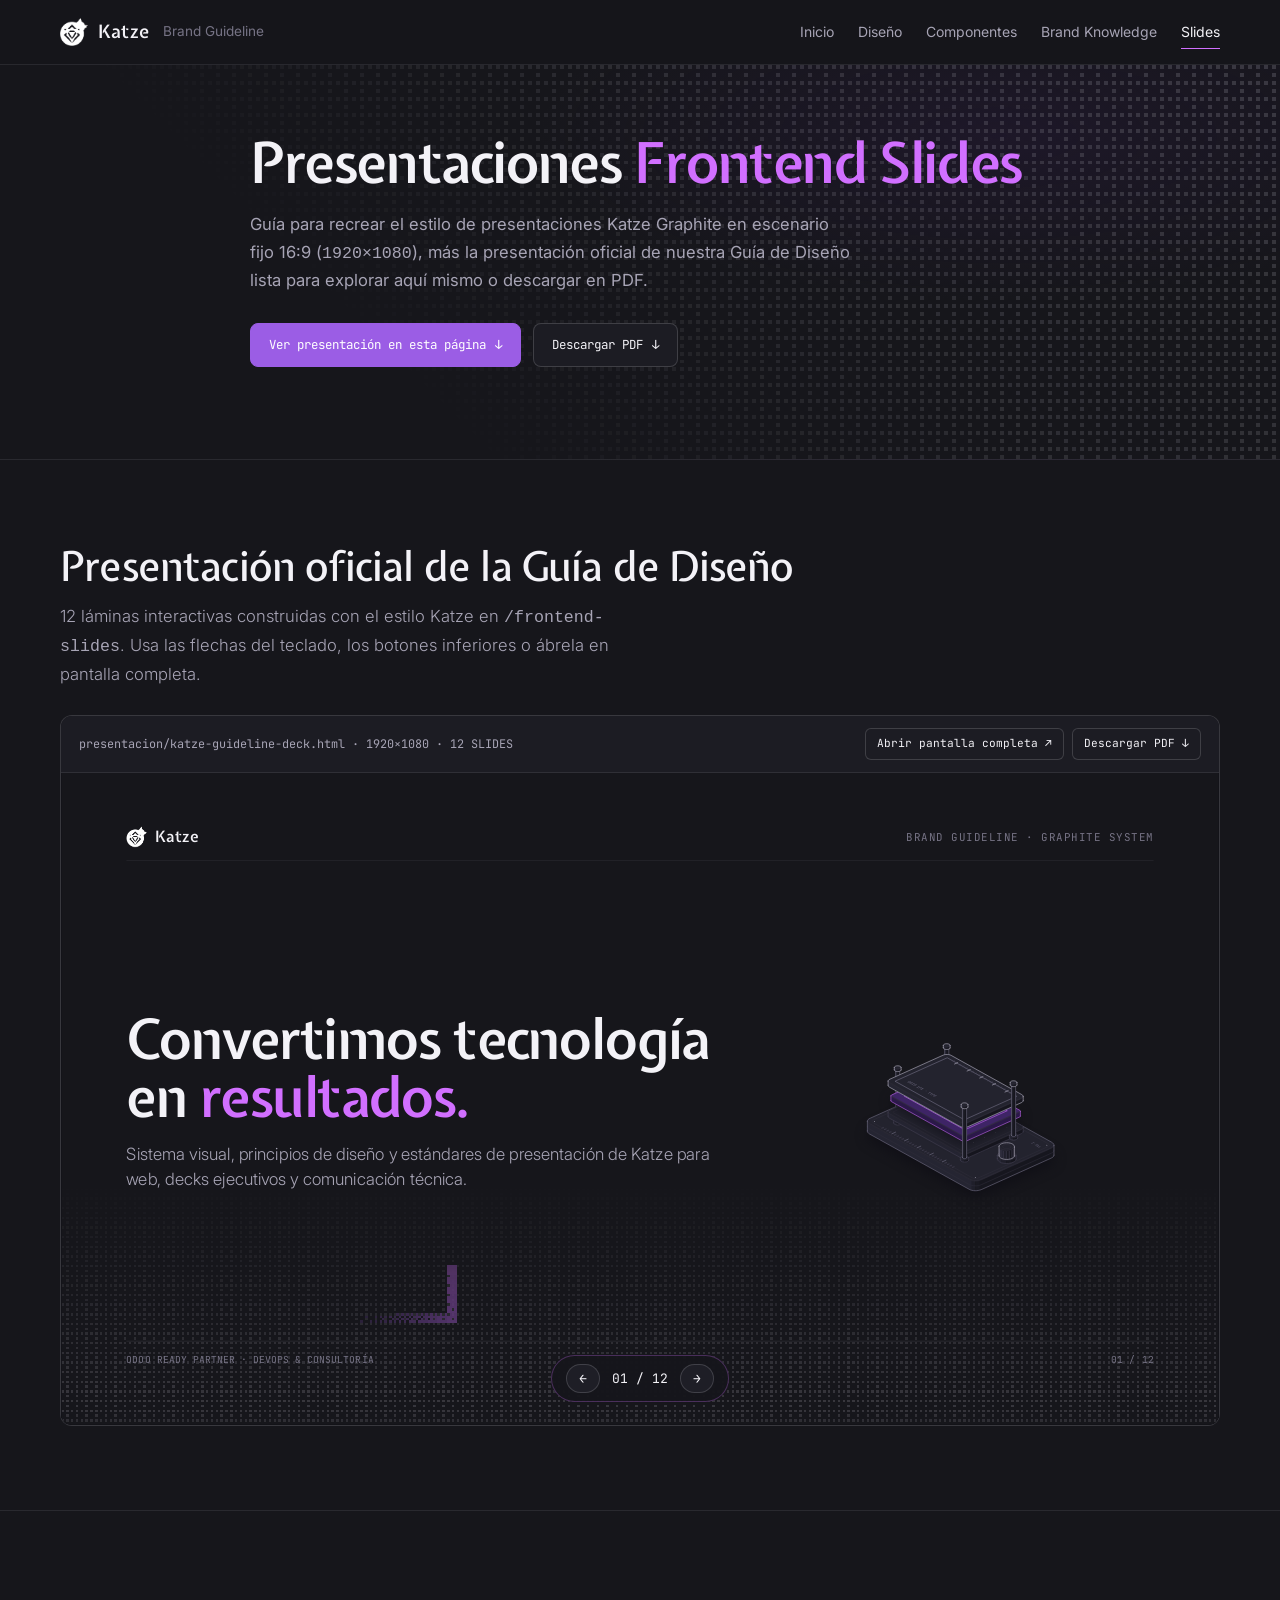
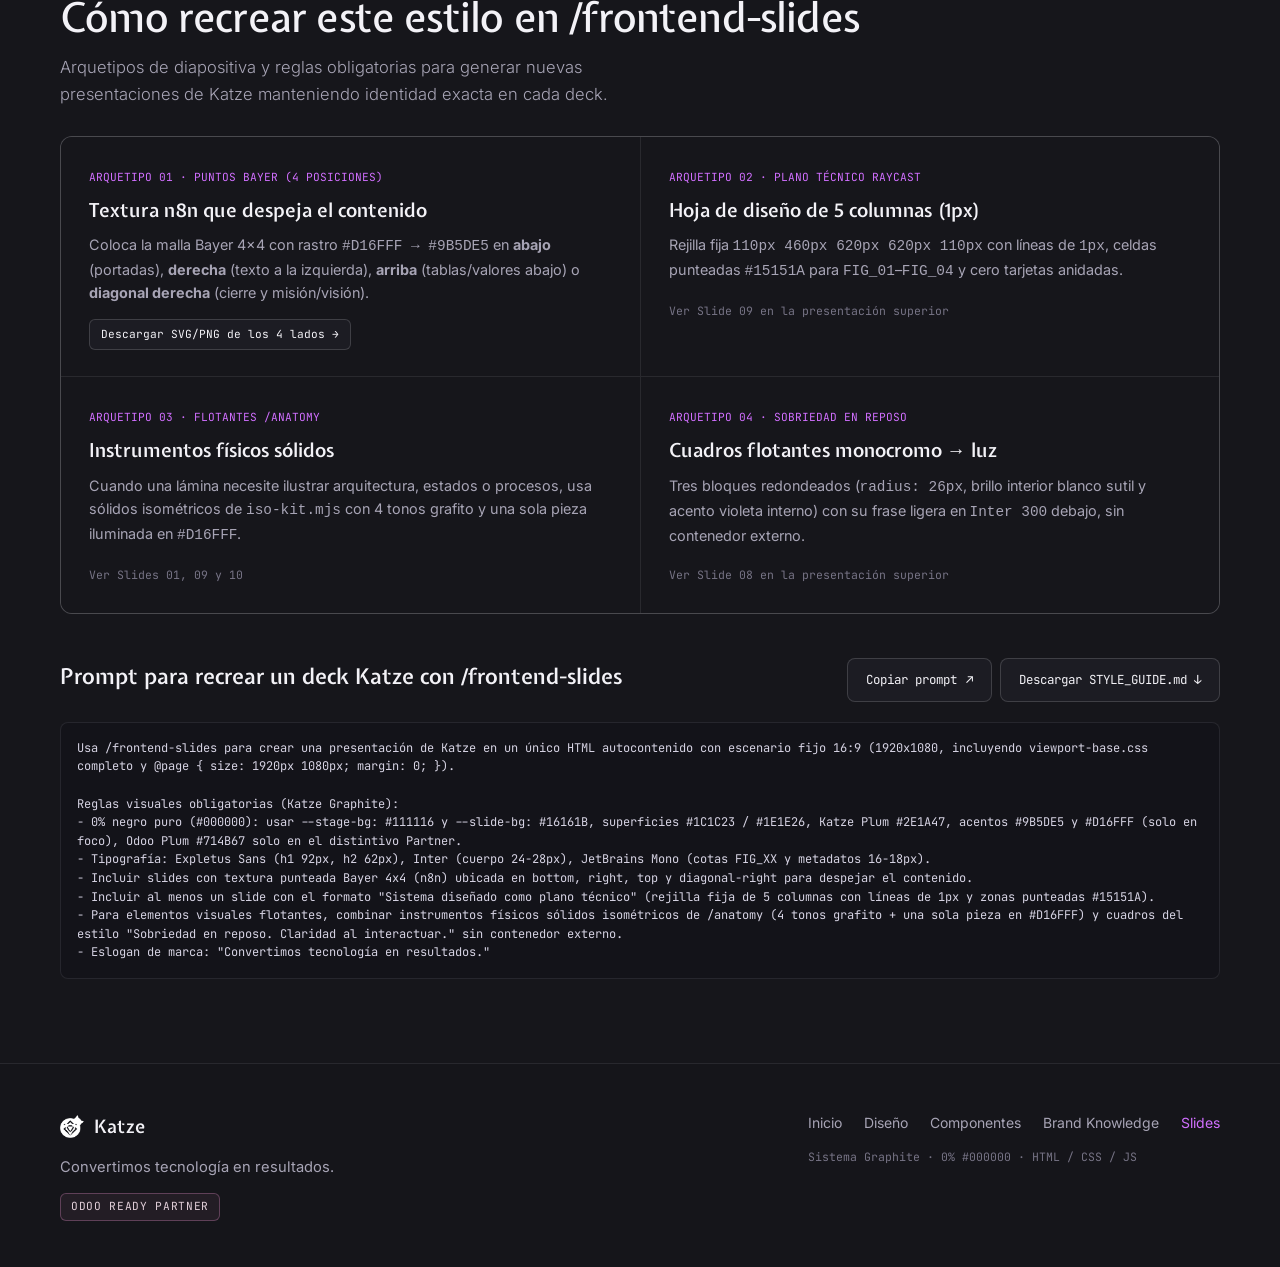
==== slides.html @ cd860803 "feat: Katze Brand Guidelines (Graphite final, Skill MD, Components, Brand Knowledge, Slides & PDF)" ====
<!doctype html>
<html lang="es">
  <head>
    <meta charset="UTF-8" />
    <meta name="viewport" content="width=device-width, initial-scale=1.0" />
    <title>Katze — Estilo Frontend Slides y Presentación</title>
    <link rel="preconnect" href="https://fonts.googleapis.com" />
    <link rel="preconnect" href="https://fonts.gstatic.com" crossorigin />
    <link
      href="https://fonts.googleapis.com/css2?family=Expletus+Sans:wght@400;500;600;700&family=Inter:wght@300;400;500;600&family=JetBrains+Mono:wght@400;500&display=swap"
      rel="stylesheet"
    />
    <link rel="stylesheet" href="./src/styles/graphite-v3.css" />
    <link rel="stylesheet" href="./src/styles/pages.css" />
  </head>
  <body class="iso" data-page="slides">
    <header class="v3-header" data-site-header></header>

    <main>
      <!-- Hero with the 2 primary required buttons -->
      <section class="page-hero page-hero--diag-dots dot-host">
        <canvas class="dot-trail-layer" data-dot-trail data-placement="diagonal-right" aria-hidden="true"></canvas>
        <div class="wrap page-hero-inner">
          <h1 class="page-hero-title">
            Presentaciones <em>Frontend Slides</em>
          </h1>
          <p class="page-hero-lead">
            Guía para recrear el estilo de presentaciones Katze Graphite en escenario fijo 16:9
            (<code>1920×1080</code>), más la presentación oficial de nuestra Guía de Diseño lista
            para explorar aquí mismo o descargar en PDF.
          </p>

          <div class="page-actions">
            <button type="button" class="k-btn k-btn--primary" data-open-deck-inline>
              <span>Ver presentación en esta página</span>
              <span>↓</span>
            </button>
            <a
              href="./presentacion/katze-guideline-deck.pdf"
              download="katze-brand-guideline-slides.pdf"
              class="k-btn"
            >
              <span>Descargar PDF</span>
              <span>↓</span>
            </a>
          </div>
        </div>
      </section>

      <!-- Live Embedded 16:9 Presentation Viewer -->
      <section id="visor-slides" class="ruled-section">
        <div class="wrap">
          <h2 class="v3-heading">Presentación oficial de la Guía de Diseño</h2>
          <p class="v3-subhead">
            12 láminas interactivas construidas con el estilo Katze en <code>/frontend-slides</code>.
            Usa las flechas del teclado, los botones inferiores o ábrela en pantalla completa.
          </p>

          <div class="deck-embed-shell" data-deck-shell>
            <div class="deck-embed-bar">
              <span>presentacion/katze-guideline-deck.html · 1920×1080 · 12 SLIDES</span>
              <div style="display: flex; gap: 8px; flex-wrap: wrap">
                <a
                  href="./presentacion/katze-guideline-deck.html"
                  target="_blank"
                  rel="noopener"
                  class="dl-link"
                >
                  Abrir pantalla completa ↗
                </a>
                <a
                  href="./presentacion/katze-guideline-deck.pdf"
                  download="katze-brand-guideline-slides.pdf"
                  class="dl-link"
                >
                  Descargar PDF ↓
                </a>
              </div>
            </div>
            <div class="deck-embed-frame-wrap">
              <iframe
                class="deck-embed-frame"
                src="./presentacion/katze-guideline-deck.html"
                title="Presentación Guía de Diseño de Marca Katze"
                loading="lazy"
              ></iframe>
            </div>
          </div>
        </div>
      </section>

      <!-- Guide to Recreate the Katze Style in /frontend-slides -->
      <section class="ruled-section">
        <div class="wrap">
          <h2 class="v3-heading">Cómo recrear este estilo en /frontend-slides</h2>
          <p class="v3-subhead">
            Arquetipos de diapositiva y reglas obligatorias para generar nuevas presentaciones de
            Katze manteniendo identidad exacta en cada deck.
          </p>

          <div class="slide-archetype-grid">
            <article class="archetype-cell">
              <span class="archetype-tag">ARQUETIPO 01 · PUNTOS BAYER (4 POSICIONES)</span>
              <h3>Textura n8n que despeja el contenido</h3>
              <p>
                Coloca la malla Bayer 4×4 con rastro <code>#D16FFF → #9B5DE5</code> en
                <strong>abajo</strong> (portadas), <strong>derecha</strong> (texto a la
                izquierda), <strong>arriba</strong> (tablas/valores abajo) o
                <strong>diagonal derecha</strong> (cierre y misión/visión).
              </p>
              <a href="./diseno.html#activos" class="dl-link">Descargar SVG/PNG de los 4 lados →</a>
            </article>

            <article class="archetype-cell">
              <span class="archetype-tag">ARQUETIPO 02 · PLANO TÉCNICO RAYCAST</span>
              <h3>Hoja de diseño de 5 columnas (1px)</h3>
              <p>
                Rejilla fija <code>110px 460px 620px 620px 110px</code> con líneas de
                <code>1px</code>, celdas punteadas <code>#15151A</code> para
                <code>FIG_01</code>–<code>FIG_04</code> y cero tarjetas anidadas.
              </p>
              <span class="mono" style="font-size: 0.72rem; color: var(--ink-muted)">
                Ver Slide 09 en la presentación superior
              </span>
            </article>

            <article class="archetype-cell">
              <span class="archetype-tag">ARQUETIPO 03 · FLOTANTES /ANATOMY</span>
              <h3>Instrumentos físicos sólidos</h3>
              <p>
                Cuando una lámina necesite ilustrar arquitectura, estados o procesos, usa sólidos
                isométricos de <code>iso-kit.mjs</code> con 4 tonos grafito y una sola pieza
                iluminada en <code>#D16FFF</code>.
              </p>
              <span class="mono" style="font-size: 0.72rem; color: var(--ink-muted)">
                Ver Slides 01, 09 y 10
              </span>
            </article>

            <article class="archetype-cell">
              <span class="archetype-tag">ARQUETIPO 04 · SOBRIEDAD EN REPOSO</span>
              <h3>Cuadros flotantes monocromo → luz</h3>
              <p>
                Tres bloques redondeados (<code>radius: 26px</code>, brillo interior blanco sutil y
                acento violeta interno) con su frase ligera en <code>Inter 300</code> debajo, sin
                contenedor externo.
              </p>
              <span class="mono" style="font-size: 0.72rem; color: var(--ink-muted)">
                Ver Slide 08 en la presentación superior
              </span>
            </article>
          </div>

          <div class="v3-block" style="margin-top: 44px">
            <div class="v3-block-head">
              <h3 class="v3-block-title">Prompt para recrear un deck Katze con /frontend-slides</h3>
              <div style="display: flex; gap: 8px; flex-wrap: wrap">
                <button type="button" class="k-btn" data-copy-slides-prompt>
                  <span>Copiar prompt</span>
                  <span>↗</span>
                </button>
                <a
                  href="./skill/katze-frontend-slides/STYLE_GUIDE.md"
                  download="STYLE_GUIDE.md"
                  class="k-btn"
                >
                  Descargar STYLE_GUIDE.md ↓
                </a>
              </div>
            </div>
            <pre class="comp-code" data-slides-prompt></pre>
          </div>
        </div>
      </section>
    </main>

    <footer class="v3-footer" data-site-footer></footer>
    <script type="module" src="./src/pages/slides.js"></script>
  </body>
</html>
---- src/styles/graphite-v3.css ----
/* ==========================================================================
   Katze Brand Guideline — Graphite v3 (Precision Edition + /anatomy + IA Knowledge)
   Base: #16161B (0% pure #000000) | Accents: #2E1A47, #9B5DE5, #D16FFF
   ========================================================================== */

:root {
  color-scheme: dark;

  --bg-canvas: #16161b;
  --bg-elevated: #1c1c23;
  --bg-surface: #1e1e26;
  --bg-subtle: #252530;
  --katze-plum: #2e1a47;

  --ink-primary: #f3f2f7;
  --ink-secondary: #a7a4b5;
  --ink-muted: #767385;

  --accent: #9b5de5;
  --accent-bright: #d16fff;
  --odoo-plum: #714b67;

  --hairline: rgba(243, 242, 247, 0.085);
  --hairline-strong: rgba(243, 242, 247, 0.16);

  --font-display: 'Expletus Sans', sans-serif;
  --font-body: 'Inter', system-ui, sans-serif;
  --font-mono: 'JetBrains Mono', ui-monospace, monospace;
}

*,
*::before,
*::after {
  box-sizing: border-box;
}

html {
  scroll-behavior: smooth;
  -webkit-font-smoothing: antialiased;
  -moz-osx-font-smoothing: grayscale;
  scrollbar-color: #2e2e3b #16161b;
  scrollbar-width: thin;
}

::-webkit-scrollbar {
  width: 8px;
  height: 8px;
}

::-webkit-scrollbar-track {
  background: #16161b;
}

::-webkit-scrollbar-thumb {
  background: #2e2e3b;
  border-radius: 99px;
}

::-webkit-scrollbar-thumb:hover {
  background: #463a5c;
}

::selection {
  background: rgba(155, 93, 229, 0.42);
  color: #f3f2f7;
}

:focus-visible {
  outline: 1.5px solid var(--accent-bright);
  outline-offset: 3px;
}

body {
  margin: 0;
  background: var(--bg-canvas);
  color: var(--ink-primary);
  font-family: var(--font-body);
  font-size: 16px;
  line-height: 1.6;
  overflow-x: clip;
}

img {
  max-width: 100%;
  display: block;
}

a {
  color: inherit;
  text-decoration: none;
  text-underline-offset: 4px;
}

button {
  font: inherit;
  color: inherit;
}

.wrap {
  width: min(1160px, calc(100% - 56px));
  margin-inline: auto;
}

@media (max-width: 720px) {
  .wrap {
    width: calc(100% - 32px);
  }
}

.mono {
  font-family: var(--font-mono);
  font-variant-numeric: tabular-nums;
}

.display {
  font-family: var(--font-display);
}

/* ==========================================================================
   Minimal Sticky Header & Responsive Mobile Navigation
   ========================================================================== */
.v3-header {
  position: sticky;
  top: 0;
  z-index: 40;
  min-height: 65px;
  background: rgba(22, 22, 27, 0.84);
  backdrop-filter: blur(14px);
  -webkit-backdrop-filter: blur(14px);
  border-bottom: 1px solid var(--hairline);
}

.v3-header-inner {
  height: 64px;
  display: flex;
  align-items: center;
  justify-content: space-between;
  gap: 24px;
}

.v3-brand {
  display: inline-flex;
  align-items: center;
  gap: 10px;
  min-width: 0;
}

.v3-brand img {
  width: 28px;
  height: 28px;
  object-fit: contain;
  filter: brightness(0) invert(1);
}

.v3-brand-name {
  font-family: var(--font-display);
  font-weight: 600;
  font-size: 1.15rem;
  letter-spacing: 0.01em;
}

.v3-brand-sep {
  color: var(--ink-muted);
  font-weight: 400;
  margin-left: 4px;
  font-family: var(--font-body);
  font-size: 0.85rem;
  white-space: nowrap;
}

.v3-nav {
  display: flex;
  align-items: center;
  gap: 24px;
  font-size: 0.875rem;
  color: var(--ink-secondary);
}

.v3-nav a {
  position: relative;
  padding: 6px 0;
  white-space: nowrap;
  transition: color 0.18s ease;
}

.v3-nav a:hover {
  color: var(--ink-primary);
}

.v3-nav a.is-active {
  color: var(--ink-primary);
}

.v3-nav a.is-active::after {
  content: '';
  position: absolute;
  left: 0;
  right: 0;
  bottom: 0;
  height: 1px;
  background: var(--accent-bright);
}

.v3-nav-toggle {
  display: none;
  align-items: center;
  gap: 7px;
  padding: 7px 12px;
  min-height: 36px;
  border-radius: 8px;
  border: 1px solid var(--hairline-strong);
  background: var(--bg-elevated);
  font-family: var(--font-mono);
  font-size: 0.74rem;
  color: var(--ink-primary);
  cursor: pointer;
  transition: border-color 0.18s ease, background 0.18s ease;
}

.v3-nav-toggle:hover {
  border-color: var(--accent-bright);
  background: var(--bg-subtle);
}

.v3-mobile-drawer[hidden] {
  display: none;
}

.v3-mobile-drawer {
  border-top: 1px solid var(--hairline);
  background: rgba(22, 22, 27, 0.96);
}

.v3-mobile-nav {
  display: flex;
  flex-direction: column;
  padding: 8px 0 16px;
}

.v3-mobile-nav a {
  padding: 12px 0;
  border-bottom: 1px solid var(--hairline);
  font-size: 0.94rem;
  color: var(--ink-secondary);
  transition: color 0.18s ease;
}

.v3-mobile-nav a:last-child {
  border-bottom: 0;
}

.v3-mobile-nav a:hover {
  color: var(--ink-primary);
}

.v3-mobile-nav a.is-active {
  color: var(--accent-bright);
}

@media (max-width: 900px) {
  .v3-nav {
    display: none;
  }
  .v3-nav-toggle {
    display: inline-flex;
  }
}

@media (max-width: 460px) {
  .v3-brand-sep {
    display: none;
  }
}

/* ==========================================================================
   Hero: Unboxed Floating 3D (Uncropped) + n8n Bayer DitherTrailGrid
   ========================================================================== */
.v3-hero {
  position: relative;
  min-height: min(780px, calc(100vh - 64px));
  display: flex;
  align-items: center;
  padding: 48px 0 124px;
  overflow: hidden;
  background: radial-gradient(56% 52% at 72% 32%, rgba(46, 26, 71, 0.34), transparent 72%),
    var(--bg-canvas);
}

.dot-trail-layer {
  position: absolute;
  left: 0;
  bottom: 0;
  width: 100%;
  height: clamp(240px, 56%, 540px);
  pointer-events: none;
  z-index: 1;
  image-rendering: pixelated;
  image-rendering: crisp-edges;
  -webkit-mask-image: linear-gradient(
    rgba(22, 22, 27, 0) 8%,
    rgba(22, 22, 27, 0.82) 95%,
    rgba(22, 22, 27, 0.54) 100%
  );
  mask-image: linear-gradient(
    rgba(22, 22, 27, 0) 8%,
    rgba(22, 22, 27, 0.82) 95%,
    rgba(22, 22, 27, 0.54) 100%
  );
}

.dot-trail-layer[data-placement="bottom"] {
  left: 0;
  right: auto;
  top: auto;
  bottom: 0;
  width: 100%;
  height: clamp(240px, 56%, 540px);
  -webkit-mask-image: linear-gradient(
    rgba(22, 22, 27, 0) 8%,
    rgba(22, 22, 27, 0.82) 95%,
    rgba(22, 22, 27, 0.54) 100%
  );
  mask-image: linear-gradient(
    rgba(22, 22, 27, 0) 8%,
    rgba(22, 22, 27, 0.82) 95%,
    rgba(22, 22, 27, 0.54) 100%
  );
}

.dot-trail-layer[data-placement="right"] {
  left: auto;
  right: 0;
  top: 0;
  bottom: auto;
  width: clamp(260px, 44%, 640px);
  height: 100%;
  -webkit-mask-image: linear-gradient(
    to right,
    rgba(22, 22, 27, 0) 6%,
    rgba(22, 22, 27, 0.84) 88%,
    rgba(22, 22, 27, 0.58) 100%
  );
  mask-image: linear-gradient(
    to right,
    rgba(22, 22, 27, 0) 6%,
    rgba(22, 22, 27, 0.84) 88%,
    rgba(22, 22, 27, 0.58) 100%
  );
}

.dot-trail-layer[data-placement="top"] {
  left: 0;
  right: auto;
  top: 0;
  bottom: auto;
  width: 100%;
  height: clamp(200px, 42%, 440px);
  -webkit-mask-image: linear-gradient(
    to top,
    rgba(22, 22, 27, 0) 8%,
    rgba(22, 22, 27, 0.82) 95%,
    rgba(22, 22, 27, 0.54) 100%
  );
  mask-image: linear-gradient(
    to top,
    rgba(22, 22, 27, 0) 8%,
    rgba(22, 22, 27, 0.82) 95%,
    rgba(22, 22, 27, 0.54) 100%
  );
}

.dot-trail-layer[data-placement="diagonal-right"] {
  inset: 0;
  width: 100%;
  height: 100%;
  -webkit-mask-image: linear-gradient(
    225deg,
    rgba(22, 22, 27, 0.88) 0%,
    rgba(22, 22, 27, 0.62) 38%,
    rgba(22, 22, 27, 0) 72%
  );
  mask-image: linear-gradient(
    225deg,
    rgba(22, 22, 27, 0.88) 0%,
    rgba(22, 22, 27, 0.62) 38%,
    rgba(22, 22, 27, 0) 72%
  );
}

.v3-hero-grid {
  position: relative;
  z-index: 2;
  display: grid;
  grid-template-columns: minmax(0, 0.98fr) minmax(0, 1.02fr);
  gap: 24px;
  align-items: center;
}

.v3-hero-grid > * {
  min-width: 0;
}

@media (max-width: 920px) {
  .v3-hero-grid {
    grid-template-columns: 1fr;
    gap: 12px;
  }
}

.v3-hero-title {
  font-family: var(--font-display);
  font-size: clamp(2.65rem, 5vw, 4.3rem);
  font-weight: 600;
  line-height: 1.05;
  letter-spacing: -0.025em;
  text-wrap: balance;
  margin: 0 0 22px;
}

.v3-hero-title em {
  font-style: normal;
  color: var(--accent-bright);
}

.v3-hero-lead {
  font-size: 1.05rem;
  color: var(--ink-secondary);
  max-width: 50ch;
  margin: 0;
  line-height: 1.65;
}

/* Generous, uncropped floating 3D area — zero container, zero border, zero buttons */
.v3-floating-3d {
  width: 100%;
  height: 520px;
  cursor: grab;
  background: transparent;
}

.v3-floating-3d:active {
  cursor: grabbing;
}

.v3-floating-3d canvas {
  width: 100% !important;
  height: 100% !important;
  display: block;
}

@media (max-width: 920px) {
  .v3-floating-3d {
    height: 410px;
  }
}

/* ==========================================================================
   Post-Hero Architectural Spec Strip
   ========================================================================== */
.v3-spec-strip {
  display: grid;
  grid-template-columns: repeat(4, minmax(0, 1fr));
  border-top: 1px solid var(--hairline);
  border-bottom: 1px solid var(--hairline);
  background: #18181f;
}

@media (max-width: 820px) {
  .v3-spec-strip {
    grid-template-columns: repeat(2, minmax(0, 1fr));
  }
}

.v3-spec-cell {
  min-width: 0;
  padding: 18px 24px;
  border-right: 1px solid var(--hairline);
  font-family: var(--font-mono);
  font-size: 0.7rem;
  letter-spacing: 0.08em;
  color: var(--ink-muted);
}

@media (max-width: 520px) {
  .v3-spec-cell {
    padding: 14px 16px;
  }
}

.v3-spec-cell:last-child {
  border-right: 0;
}

.v3-spec-cell strong {
  display: block;
  margin-top: 5px;
  font-family: var(--font-body);
  font-size: 0.84rem;
  font-weight: 500;
  letter-spacing: 0;
  color: var(--ink-primary);
}

/* ==========================================================================
   Section Rhythm
   ========================================================================== */
.v3-section {
  padding: 108px 0;
}

.v3-section--compact-top {
  padding-top: 84px;
}

.v3-heading {
  font-family: var(--font-display);
  font-size: clamp(1.95rem, 3.2vw, 2.85rem);
  font-weight: 500;
  line-height: 1.12;
  letter-spacing: -0.02em;
  text-wrap: balance;
  margin: 0 0 14px;
}

.v3-subhead {
  font-size: 1.04rem;
  font-weight: 300;
  color: var(--ink-secondary);
  max-width: 60ch;
  margin: 0;
}

/* ==========================================================================
   Section 1: Exact Langflow 3 Distinct Interactive Tiles (No Outer Card!)
   ========================================================================== */
.lf3-row {
  display: grid;
  grid-template-columns: repeat(3, minmax(0, 1fr));
  gap: 28px;
  margin-top: 52px;
}

@media (max-width: 1020px) {
  .lf3-row {
    grid-template-columns: 1fr;
    gap: 44px;
  }
}

.lf3-item {
  min-width: 0;
  display: flex;
  flex-direction: column;
  gap: 28px;
}

/* Outer tile glows softly in crisp cool white/silver on hover (like Langflow) */
.lf3-tile {
  position: relative;
  height: 332px;
  width: 100%;
  border-radius: 24px;
  border: 1.5px solid rgba(243, 242, 247, 0.1);
  background: #15151b;
  overflow: hidden;
  transition: border-color 0.28s ease, box-shadow 0.34s ease;
}

.lf3-tile:hover {
  border-color: rgba(243, 242, 247, 0.34);
  box-shadow: inset 0 10px 48px -14px rgba(243, 242, 247, 0.24);
}

.lf3-caption {
  margin: 0;
  font-family: var(--font-body);
  font-size: 1.24rem;
  font-weight: 300;
  line-height: 1.38;
  color: var(--ink-primary);
  max-width: 28ch;
}

/* --- Tile 1: Dual Visible Slides + Purple Active Slide Outline + Clean Toggle Bar --- */
.lf3-t1 {
  display: flex;
  flex-direction: column;
  justify-content: space-between;
  padding: 36px 0 24px;
}

.lf3-t1-viewport {
  width: 100%;
  overflow: hidden;
  padding: 18px 0;
}

.lf3-t1-track {
  display: flex;
  align-items: center;
  gap: 18px;
  padding-left: 11%;
  transform: translateX(0%);
  transition: transform 0.52s cubic-bezier(0.22, 1, 0.36, 1);
}

.lf3-t1[data-slide="1"] .lf3-t1-track {
  transform: translateX(-64%);
}

.lf3-t1-slide {
  flex: 0 0 74%;
  height: 164px;
  border-radius: 14px;
  border: 1px solid rgba(243, 242, 247, 0.14);
  background: #14141a;
  display: grid;
  place-items: center;
  padding: 16px;
  transition: border-color 0.32s ease, box-shadow 0.35s ease;
}

/* Purple glow sits strictly on the active slide outline when tile is hovered */
.lf3-t1:hover .lf3-t1-slide.is-current {
  border-color: #9b5de5;
  box-shadow:
    0 0 30px -4px rgba(155, 93, 229, 0.56),
    inset 0 0 22px -6px rgba(155, 93, 229, 0.22);
}

.lf3-t1-inner-card {
  width: 132px;
  height: 76px;
  border-radius: 10px;
  border: 1px solid rgba(243, 242, 247, 0.14);
  background: #17171f;
  padding: 10px 12px;
  display: flex;
  flex-direction: column;
  justify-content: space-between;
  color: var(--ink-muted);
  transition: border-color 0.32s ease, background 0.35s ease, color 0.3s ease;
}

.lf3-t1:hover .lf3-t1-slide.is-current .lf3-t1-inner-card {
  border-color: rgba(155, 93, 229, 0.72);
  background: linear-gradient(
    220deg,
    rgba(155, 93, 229, 0.58) 0%,
    rgba(46, 26, 71, 0.32) 48%,
    #14141b 86%
  );
  color: #f3f2f7;
}

.lf3-t1-mini-title {
  font-family: var(--font-mono);
  font-size: 0.64rem;
  letter-spacing: 0.02em;
}

.lf3-t1-bars {
  display: flex;
  flex-direction: column;
  gap: 5px;
}

.lf3-t1-bars span {
  height: 4px;
  border-radius: 99px;
  background: rgba(243, 242, 247, 0.22);
}

.lf3-t1:hover .lf3-t1-slide.is-current .lf3-t1-bars span {
  background: rgba(243, 242, 247, 0.55);
}

/* Bottom clean bar — no selected background box, crisp bright text on hover */
.lf3-t1-bar {
  margin: 0 22px;
  height: 44px;
  border-radius: 12px;
  border: 1px solid rgba(243, 242, 247, 0.16);
  background: #14141a;
  display: grid;
  grid-template-columns: 1fr 1fr;
  align-items: center;
  transition: border-color 0.28s ease;
}

.lf3-t1:hover .lf3-t1-bar {
  border-color: rgba(243, 242, 247, 0.32);
}

.lf3-t1-tab {
  height: 100%;
  border: 0;
  background: transparent;
  display: inline-flex;
  align-items: center;
  justify-content: center;
  gap: 8px;
  font-family: var(--font-body);
  font-size: 0.82rem;
  font-weight: 500;
  color: var(--ink-muted);
  cursor: pointer;
  transition: color 0.24s ease;
}

.lf3-t1:hover .lf3-t1-tab {
  color: #f3f2f7;
}

.lf3-t1-tab:hover {
  color: #ffffff;
}

/* --- Tile 2: Exact Anchored Curved Paths (Pill -> Outer Edge / Center Square) --- */
.lf3-t2 {
  display: grid;
  place-items: center;
}

/* Centered coordinate stage matching SVG viewBox 340x332 for pixel-exact joints */
.lf3-t2-stage {
  position: relative;
  width: 340px;
  height: 332px;
  max-width: 100%;
}

.lf3-t2-svg {
  position: absolute;
  inset: 0;
  width: 100%;
  height: 100%;
  pointer-events: none;
  opacity: 0;
  transition: opacity 0.34s ease;
}

.lf3-t2:hover .lf3-t2-svg {
  opacity: 1;
}

.lf3-t2-pill {
  position: absolute;
  z-index: 2;
  height: 32px;
  padding: 0 11px;
  border-radius: 8px;
  border: 1px solid rgba(209, 111, 255, 0.72);
  background: #15151b;
  color: #e6c6ff;
  font-family: var(--font-mono);
  font-size: 0.72rem;
  font-weight: 500;
  display: inline-flex;
  align-items: center;
  justify-content: center;
  opacity: 0;
  box-shadow: 0 0 22px rgba(209, 111, 255, 0.34);
  transition: opacity 0.32s ease, transform 0.32s cubic-bezier(0.22, 1, 0.36, 1);
  pointer-events: none;
}

/* Exact coordinates matching the 4 SVG curve anchor points in 340x332 */
.lf3-t2-pill--tl { left: 26px; top: 38px; width: 82px; transform: translateY(4px); transition-delay: 0.02s; }
.lf3-t2-pill--tr { left: 214px; top: 38px; width: 82px; transform: translateY(4px); transition-delay: 0.08s; }
.lf3-t2-pill--bl { left: 48px; top: 262px; width: 84px; transform: translateY(-4px); transition-delay: 0.12s; }
.lf3-t2-pill--br { left: 226px; top: 262px; width: 88px; transform: translateY(-4px); transition-delay: 0.16s; }

.lf3-t2:hover .lf3-t2-pill {
  opacity: 1;
  transform: translateY(0);
}

.lf3-t2-nodes {
  position: absolute;
  left: 50%;
  top: 50%;
  transform: translate(-50%, -50%);
  z-index: 3;
  display: flex;
  align-items: center;
  gap: 14px;
}

.lf3-t2-node {
  width: 78px;
  height: 78px;
  border-radius: 18px;
  border: 1px solid rgba(243, 242, 247, 0.14);
  background: linear-gradient(180deg, #1b1b23 0%, #14141a 100%);
  display: grid;
  place-items: center;
  color: var(--ink-muted);
  transition: border-color 0.3s ease, background 0.3s ease, color 0.3s ease, box-shadow 0.3s ease;
}

.lf3-t2:hover .lf3-t2-node {
  border-color: rgba(243, 242, 247, 0.28);
  background: linear-gradient(180deg, #252530 0%, #17171f 100%);
  color: #f3f2f7;
  box-shadow: inset 0 1px 0 rgba(243, 242, 247, 0.16);
}

.lf3-t2-node img {
  width: 34px;
  height: 34px;
  filter: brightness(0) invert(0.45);
  transition: filter 0.3s ease;
}

.lf3-t2:hover .lf3-t2-node img {
  filter: brightness(0) invert(1);
}

.lf3-t2-swatch-dots {
  display: flex;
  gap: 5px;
}

.lf3-t2-swatch-dots span {
  width: 11px;
  height: 28px;
  border-radius: 4px;
  background: #484656;
  transition: background 0.32s ease;
}

.lf3-t2:hover .lf3-t2-swatch-dots span:nth-child(1) { background: #2e1a47; }
.lf3-t2:hover .lf3-t2-swatch-dots span:nth-child(2) { background: #9b5de5; }
.lf3-t2:hover .lf3-t2-swatch-dots span:nth-child(3) { background: #d16fff; }

/* --- Tile 3: Binary Hourglass Passing THROUGH Center of Faded Pill --- */
.lf3-t3 {
  display: grid;
  place-items: center;
}

/* Soft Katze lavender ambient glow behind left & right caps of the pill */
.lf3-t3-halo {
  position: absolute;
  width: 82%;
  max-width: 274px;
  height: 86px;
  border-radius: 22px;
  background: transparent;
  box-shadow: 0 0 0 0 rgba(209, 111, 255, 0);
  transition: box-shadow 0.42s ease;
  pointer-events: none;
  z-index: 1;
}

.lf3-t3:hover .lf3-t3-halo {
  box-shadow:
    0 0 68px 18px rgba(209, 111, 255, 0.25),
    0 0 24px 0 rgba(155, 93, 229, 0.45);
}

/* Pill shell whose top/bottom edges fade out seamlessly in the middle where binary cuts through */
.lf3-t3-pill {
  position: relative;
  z-index: 2;
  width: 82%;
  max-width: 274px;
  height: 86px;
  border-radius: 20px;
  border: 1.5px solid rgba(243, 242, 247, 0.18);
  background: #131319;
  display: flex;
  align-items: center;
  justify-content: space-between;
  padding: 0 34px;
  -webkit-mask-image: linear-gradient(
    90deg,
    #16161b 0%,
    #16161b 34%,
    transparent 45%,
    transparent 55%,
    #16161b 66%,
    #16161b 100%
  );
  mask-image: linear-gradient(
    90deg,
    #16161b 0%,
    #16161b 34%,
    transparent 45%,
    transparent 55%,
    #16161b 66%,
    #16161b 100%
  );
  transition: border-color 0.34s ease;
}

.lf3-t3:hover .lf3-t3-pill {
  border-color: var(--accent-bright);
}

.lf3-t3-icon {
  color: #5b586c;
  transition: color 0.3s ease;
}

.lf3-t3-icon--left { transition-delay: 0.12s; }
.lf3-t3-icon--right { transition-delay: 0.34s; }

.lf3-t3:hover .lf3-t3-icon {
  color: #ffffff;
}

/* Binary hourglass sits ABOVE the faded center of the pill, passing continuously top-to-bottom */
.lf3-t3-binary {
  position: absolute;
  inset: 0;
  z-index: 3;
  margin: 0;
  display: grid;
  place-items: center;
  text-align: center;
  font-family: var(--font-mono);
  font-size: 0.62rem;
  line-height: 1.18;
  letter-spacing: 0.08em;
  color: rgba(243, 242, 247, 0.24);
  pointer-events: none;
  user-select: none;
  transition: color 0.32s ease;
}

.lf3-t3:hover .lf3-t3-binary {
  color: rgba(243, 242, 247, 0.84);
}

/* ==========================================================================
   Section 2: Raycast Architectural Design Sheet + /anatomy Isometric Solids
   ========================================================================== */
.rc-sheet-section {
  position: relative;
  padding: 40px 0 88px;
  overflow: hidden;
}

.rc-sheet-frame {
  position: relative;
  width: min(1420px, 100%);
  margin-inline: auto;
}

.rc-sheet-frame::before,
.rc-sheet-frame::after {
  content: '';
  position: absolute;
  inset: 0;
  pointer-events: none;
  z-index: 5;
}

.rc-sheet-frame::before {
  background: linear-gradient(90deg, #16161b 0%, transparent 9%, transparent 91%, #16161b 100%);
}

.rc-sheet-frame::after {
  background: linear-gradient(180deg, #16161b 0%, transparent 5%, transparent 95%, #16161b 100%);
}

.rc-grid {
  display: grid;
  grid-template-columns: minmax(24px, 1fr) repeat(3, minmax(0, 360px)) minmax(24px, 1fr);
  gap: 1px;
  background: var(--hairline);
}

.rc-grid > * {
  min-width: 0;
}

.rc-cell {
  background: var(--bg-canvas);
  position: relative;
}

.rc-spacer { min-height: 44px; }
.rc-spacer-top { min-height: 54px; }

.rc-col-split {
  display: grid;
  grid-template-rows: 1.25fr 1fr;
  gap: 1px;
  background: var(--hairline);
}

.rc-title-cell {
  background: var(--bg-canvas);
  padding: 36px 32px;
  display: flex;
  flex-direction: column;
  justify-content: flex-start;
}

.rc-title-cell h2 {
  font-family: var(--font-display);
  font-size: clamp(2.05rem, 3.2vw, 2.95rem);
  font-weight: 600;
  line-height: 1.06;
  letter-spacing: -0.025em;
  margin: 0;
}

.rc-link-cell {
  background: var(--bg-canvas);
  padding: 30px 32px;
  display: flex;
  flex-direction: column;
  justify-content: space-between;
  gap: 24px;
  transition: background 0.2s ease;
}

.rc-link-cell:hover {
  background: #191920;
}

.rc-link-cell p {
  font-family: var(--font-mono);
  font-size: 0.78rem;
  line-height: 1.65;
  color: var(--ink-secondary);
  margin: 0;
}

.rc-link-cta {
  display: inline-flex;
  align-items: center;
  gap: 8px;
  font-size: 0.86rem;
  font-weight: 500;
  color: var(--ink-primary);
}

.rc-arrow {
  color: var(--ink-muted);
  transition: color 0.2s ease, transform 0.2s ease;
}

.rc-link-cell:hover .rc-arrow,
.rc-feature-cell:hover .rc-arrow {
  color: var(--accent-bright);
  transform: translate(2px, -2px);
}

.rc-feature-cell {
  background: var(--bg-canvas);
  padding: 28px 32px 32px;
  display: flex;
  flex-direction: column;
  justify-content: space-between;
  min-height: 360px;
  transition: background 0.2s ease;
}

.rc-feature-cell:hover {
  background: #191920;
}

.rc-feature-top {
  display: flex;
  justify-content: flex-end;
}

.rc-feature-body h3 {
  font-family: var(--font-display);
  font-size: 1.28rem;
  font-weight: 600;
  margin: 0 0 10px;
}

.rc-feature-body p {
  font-family: var(--font-mono);
  font-size: 0.77rem;
  line-height: 1.62;
  color: var(--ink-secondary);
  margin: 0;
}

.rc-dotted {
  background-color: #15151a;
  background-image: radial-gradient(rgba(243, 242, 247, 0.11) 1px, transparent 1px);
  background-size: 16px 16px;
  padding: 24px 28px;
  display: flex;
  flex-direction: column;
  justify-content: space-between;
  min-height: 360px;
}

.rc-span-2 {
  grid-column: span 2;
  min-height: 450px;
}

.rc-fig-bar {
  display: flex;
  align-items: center;
  justify-content: space-between;
  gap: 12px;
}

.rc-fig-label {
  font-family: var(--font-mono);
  font-size: 0.7rem;
  letter-spacing: 0.1em;
  color: var(--ink-muted);
}

.rc-fig-hint {
  font-family: var(--font-mono);
  font-size: 0.64rem;
  letter-spacing: 0.08em;
  color: #615e72;
}

.rc-diagram-wrap {
  flex: 1;
  display: grid;
  place-items: center;
  padding: 10px 0;
}

@media (max-width: 980px) {
  .rc-grid { grid-template-columns: 1fr; }
  .rc-spacer, .rc-spacer-top, .rc-margin-col { display: none; }
  .rc-span-2 { grid-column: span 1; min-height: 360px; }
  .rc-feature-cell { min-height: 220px; }
  .rc-sheet-frame::before { display: none; }
}

/* ==========================================================================
   /anatomy Isometric Solids Theme (Mapped to Katze Graphite — 0% #000000)
   ========================================================================== */
.iso {
  --anatomy-paper: #15151a;
  --anatomy-face: #241838;
  --anatomy-top: #23232e;
  --anatomy-shade-0: #16161e;
  --anatomy-shade-1: #1a1a23;
  --anatomy-shade-2: #1f1f2a;
  --anatomy-shade-3: #252532;
  --anatomy-lit-top: #3e2466;
  --anatomy-lit-shade: #2b1849;
  --anatomy-hi: #cbc7da;
  --anatomy-mid: #7d7991;
  --anatomy-lo: #4b485c;
  --anatomy-faint: #2f2d3b;
  --anatomy-lit: #d16fff;
  --anatomy-halo: #0d0c14;
  --anatomy-halo-opacity: 0.72;
  --anatomy-dot: #e6e2f2;
  --anatomy-blue: #9b5de5;
  --anatomy-weight: 0.72px;
  --anatomy-mono: 'JetBrains Mono', ui-monospace, monospace;
}

.iso-svg {
  display: block;
  width: 100%;
  height: auto;
  overflow: visible;
}

.iso-svg path,
.iso-svg circle {
  vector-effect: non-scaling-stroke;
}

.iso-fill { fill: var(--anatomy-paper); stroke: none; }
.iso-solid[data-lit] > .iso-fill { fill: var(--anatomy-face); }
.iso-shade, .iso-top { stroke: none; }
.iso-shade[data-shade="0"] { fill: var(--anatomy-shade-0); }
.iso-shade[data-shade="1"] { fill: var(--anatomy-shade-1); }
.iso-shade[data-shade="2"] { fill: var(--anatomy-shade-2); }
.iso-shade[data-shade="3"] { fill: var(--anatomy-shade-3); }
.iso-top { fill: var(--anatomy-top); }
.iso-solid[data-lit] > .iso-top { fill: var(--anatomy-lit-top); }
.iso-solid[data-lit] > .iso-shade { fill: var(--anatomy-lit-shade); }
.iso-solid[data-lit] > .iso-edge { stroke: var(--anatomy-lit); }
.iso-halo {
  fill: var(--anatomy-halo);
  stroke: none;
  filter: blur(9px);
  opacity: var(--anatomy-halo-opacity);
  transform: translateY(3px);
}
.iso-line {
  fill: none;
  stroke: var(--anatomy-lo);
  stroke-width: var(--anatomy-weight);
  stroke-linecap: round;
  stroke-linejoin: round;
}
.iso-line[data-tone="hi"] { stroke: var(--anatomy-hi); }
.iso-line[data-tone="mid"] { stroke: var(--anatomy-mid); }
.iso-line[data-tone="lo"] { stroke: var(--anatomy-lo); }
.iso-line[data-tone="faint"] { stroke: var(--anatomy-faint); }
.iso-line[data-tone="lit"] { stroke: var(--anatomy-lit); }
.iso-line[data-tone="blue"] { stroke: var(--anatomy-blue); }
.iso-line[data-flow] {
  stroke-dasharray: 2 6;
  animation: iso-flow 1600ms linear infinite;
}
.iso-wire-end {
  fill: var(--anatomy-paper);
  stroke: var(--anatomy-blue);
  stroke-width: var(--anatomy-weight);
}
.iso-dots circle { fill: var(--anatomy-dot); stroke: none; opacity: 0.32; }
.iso-dots[data-tone="hi"] circle { opacity: 0.85; }
.iso-dots[data-tone="mid"] circle { opacity: 0.5; }
.iso-dots[data-tone="lo"] circle { opacity: 0.25; }
.iso-face-text { fill: var(--anatomy-mid); font-family: var(--anatomy-mono); letter-spacing: 0.05em; }
.iso-face-text[data-tone="lo"] { fill: var(--anatomy-lo); }

@keyframes iso-flow {
  to { stroke-dashoffset: -32; }
}

@media (prefers-reduced-motion: reduce) {
  .iso-line[data-flow] { animation: none; }
}

/* ==========================================================================
   Section 3: Brand Foundations (Palette, Centered Typography Ledger, Logo)
   ========================================================================== */
.v3-block {
  margin-top: 64px;
}

.v3-block-head {
  display: flex;
  align-items: baseline;
  justify-content: space-between;
  gap: 16px;
  flex-wrap: wrap;
  margin-bottom: 20px;
}

.v3-block-title {
  font-family: var(--font-display);
  font-size: 1.35rem;
  font-weight: 600;
  margin: 0;
}

.v3-block-note {
  font-family: var(--font-mono);
  font-size: 0.75rem;
  color: var(--ink-muted);
}

.palette-strip {
  display: grid;
  grid-template-columns: repeat(7, minmax(0, 1fr));
  border: 1px solid var(--hairline-strong);
  border-radius: 12px;
  overflow: hidden;
  background: var(--hairline);
  gap: 1px;
}

@media (max-width: 920px) {
  .palette-strip { grid-template-columns: repeat(2, minmax(0, 1fr)); }
}

.palette-col {
  background: var(--bg-elevated);
  border: 0;
  padding: 0;
  text-align: left;
  cursor: pointer;
  display: flex;
  flex-direction: column;
  transition: background 0.18s ease;
}

.palette-col:hover { background: var(--bg-subtle); }

.palette-tone {
  height: 76px;
  width: 100%;
  border-bottom: 1px solid var(--hairline);
}

.palette-info { padding: 12px 13px 14px; }
.palette-name { font-size: 0.82rem; font-weight: 500; color: var(--ink-primary); }
.palette-hex {
  font-family: var(--font-mono);
  font-size: 0.74rem;
  color: var(--accent-bright);
  margin-top: 2px;
  font-variant-numeric: tabular-nums;
}
.palette-use { font-size: 0.72rem; color: var(--ink-muted); margin-top: 5px; line-height: 1.35; }

/* Typography Ledger — Vertically centered rows */
.type-ledger {
  border-top: 1px solid var(--hairline);
}

.type-row {
  display: grid;
  grid-template-columns: minmax(0, 260px) minmax(0, 1fr);
  gap: 24px;
  align-items: center;
  padding: 28px 0;
  border-bottom: 1px solid var(--hairline);
}

.type-row > * {
  min-width: 0;
  overflow-wrap: break-word;
}

@media (max-width: 760px) {
  .type-row {
    grid-template-columns: 1fr;
    gap: 10px;
    align-items: start;
  }
}

.type-role {
  font-family: var(--font-mono);
  font-size: 0.75rem;
  line-height: 1.45;
  color: var(--ink-muted);
}

.type-role strong {
  display: block;
  color: var(--ink-primary);
  font-weight: 500;
  margin-bottom: 3px;
}

.logo-strip {
  display: grid;
  grid-template-columns: repeat(4, minmax(0, 1fr));
  border: 1px solid var(--hairline-strong);
  border-radius: 12px;
  overflow: hidden;
  gap: 1px;
  background: var(--hairline);
}

@media (max-width: 820px) {
  .logo-strip { grid-template-columns: repeat(2, minmax(0, 1fr)); }
}

.logo-cell {
  min-width: 0;
  min-height: 132px;
  padding: 24px 16px;
  display: flex;
  flex-direction: column;
  align-items: center;
  justify-content: center;
  gap: 12px;
}

.logo-lockup-inline {
  display: inline-flex;
  align-items: center;
  gap: 10px;
}

.logo-lockup-inline img {
  width: 34px;
  height: 34px;
  object-fit: contain;
}

.logo-caption {
  font-family: var(--font-mono);
  font-size: 0.68rem;
  opacity: 0.7;
  text-align: center;
}

.rules-row {
  display: grid;
  grid-template-columns: repeat(2, minmax(0, 1fr));
  gap: 40px;
  margin-top: 32px;
  padding-top: 24px;
  border-top: 1px solid var(--hairline);
}

@media (max-width: 760px) {
  .rules-row { grid-template-columns: 1fr; gap: 24px; }
}

.rules-col h4 {
  font-family: var(--font-mono);
  font-size: 0.76rem;
  text-transform: uppercase;
  letter-spacing: 0.08em;
  margin: 0 0 12px;
  color: var(--ink-primary);
}

.rules-list {
  margin: 0;
  padding: 0;
  list-style: none;
  display: flex;
  flex-direction: column;
  gap: 8px;
  font-size: 0.9rem;
  color: var(--ink-secondary);
}

.rules-list li {
  padding-left: 16px;
  position: relative;
}

.rules-list li::before {
  content: '';
  position: absolute;
  left: 0;
  top: 0.62em;
  width: 5px;
  height: 5px;
  border-radius: 50%;
  background: var(--accent);
}

.rules-list--avoid li::before {
  background: var(--ink-muted);
}

/* ==========================================================================
   Section 4 & 5: Brand Knowledge + IA Knowledge
   ========================================================================== */
.knowledge-section {
  border-top: 1px solid var(--hairline);
}

.knowledge-grid {
  display: grid;
  grid-template-columns: minmax(0, 0.92fr) minmax(0, 1.08fr);
  gap: 64px;
  align-items: start;
}

.knowledge-grid > * {
  min-width: 0;
}

@media (max-width: 900px) {
  .knowledge-grid { grid-template-columns: 1fr; gap: 40px; }
}

.knowledge-prose {
  font-size: 1rem;
  color: var(--ink-secondary);
  max-width: 54ch;
  margin: 18px 0 0;
}

.knowledge-prose + .knowledge-prose {
  margin-top: 14px;
}

.knowledge-ledger {
  border-top: 1px solid var(--hairline);
}

.knowledge-row {
  display: grid;
  grid-template-columns: minmax(0, 160px) minmax(0, 1fr);
  gap: 20px;
  padding: 20px 0;
  border-bottom: 1px solid var(--hairline);
}

@media (max-width: 600px) {
  .knowledge-row { grid-template-columns: 1fr; gap: 6px; }
}

.knowledge-key {
  font-family: var(--font-mono);
  font-size: 0.74rem;
  color: var(--ink-muted);
  padding-top: 2px;
}

.knowledge-val {
  font-size: 0.94rem;
  color: var(--ink-primary);
  min-width: 0;
}

.knowledge-val span {
  display: block;
  margin-top: 4px;
  font-size: 0.88rem;
  color: var(--ink-secondary);
}

.ia-copy-btn {
  margin-top: 24px;
  display: inline-flex;
  align-items: center;
  gap: 9px;
  padding: 10px 16px;
  border-radius: 8px;
  border: 1px solid var(--hairline-strong);
  background: var(--bg-elevated);
  font-family: var(--font-mono);
  font-size: 0.76rem;
  color: var(--ink-primary);
  cursor: pointer;
  transition: border-color 0.2s ease, background 0.2s ease;
}

.ia-copy-btn:hover {
  border-color: var(--accent-bright);
  background: var(--bg-subtle);
}

/* ==========================================================================
   Architectural Footer
   ========================================================================== */
.v3-footer {
  border-top: 1px solid var(--hairline);
  background: #15151a;
  padding: 48px 0 52px;
}

.v3-footer-inner {
  display: flex;
  flex-wrap: wrap;
  justify-content: space-between;
  align-items: flex-start;
  gap: 28px 40px;
}

.v3-footer-brand {
  max-width: 340px;
}

.v3-footer-brand .v3-brand img {
  width: 24px;
  height: 24px;
}

.v3-footer-slogan {
  margin: 10px 0 12px;
  color: var(--ink-secondary);
  font-size: 0.92rem;
}

.v3-odoo-badge {
  display: inline-flex;
  align-items: center;
  padding: 4px 10px;
  border-radius: 6px;
  border: 1px solid rgba(113, 75, 103, 0.78);
  background: rgba(113, 75, 103, 0.16);
  color: #e2cfd9;
  font-family: var(--font-mono);
  font-size: 0.7rem;
  letter-spacing: 0.06em;
  text-transform: uppercase;
}

.v3-footer-links {
  display: flex;
  flex-direction: column;
  align-items: flex-start;
}

.v3-footer-nav {
  display: flex;
  flex-wrap: wrap;
  gap: 14px 22px;
  font-size: 0.875rem;
  color: var(--ink-secondary);
}

.v3-footer-nav a {
  transition: color 0.18s ease;
}

.v3-footer-nav a:hover {
  color: var(--ink-primary);
}

.v3-footer-nav a.is-active {
  color: var(--accent-bright);
}

.v3-footer-meta {
  margin: 14px 0 0;
  font-size: 0.72rem;
  color: var(--ink-muted);
}

/* ==========================================================================
   Copy Toast Notification
   ========================================================================== */
.copy-toast {
  position: fixed;
  top: 80px;
  right: 24px;
  z-index: 70;
  padding: 9px 15px;
  border-radius: 8px;
  background: #2e1a47;
  border: 1px solid #d16fff;
  color: #f3f2f7;
  font-family: var(--font-mono);
  font-size: 0.76rem;
  box-shadow: 0 14px 32px rgba(14, 10, 26, 0.48);
  opacity: 0;
  transform: translateY(-8px);
  pointer-events: none;
  transition: opacity 0.2s ease, transform 0.2s ease;
}

.copy-toast.is-visible {
  opacity: 1;
  transform: translateY(0);
}
---- src/styles/pages.css ----
/* ==========================================================================
   Katze Brand Guidelines — Sub-pages Layout & Interactive Components
   Extends graphite-v3.css | 0% pure #000000 | 1px architectural hairlines
   ========================================================================== */

/* Page Hero (compact, authoritative, zero eyebrow kickers) */
.page-hero {
  position: relative;
  overflow: hidden;
  padding: 68px 0 92px;
  border-bottom: 1px solid var(--hairline);
  background: radial-gradient(50% 58% at 78% 18%, rgba(46, 26, 71, 0.3), transparent 72%),
    var(--bg-canvas);
}

.page-hero--right-dots .dot-trail-layer {
  left: auto;
  right: 0;
  top: 0;
  bottom: 0;
  width: min(46%, 560px);
  height: 100%;
}

.page-hero--diag-dots .dot-trail-layer {
  inset: 0;
  width: 100%;
  height: 100%;
}

.page-hero-inner {
  position: relative;
  z-index: 2;
  max-width: 780px;
}

.page-hero-title {
  font-family: var(--font-display);
  font-size: clamp(2.3rem, 4.4vw, 3.6rem);
  font-weight: 600;
  line-height: 1.07;
  letter-spacing: -0.025em;
  text-wrap: balance;
  margin: 0 0 18px;
}

.page-hero-title em {
  font-style: normal;
  color: var(--accent-bright);
}

.page-hero-lead {
  font-size: 1.04rem;
  color: var(--ink-secondary);
  max-width: 60ch;
  margin: 0;
  line-height: 1.65;
}

.page-actions {
  display: flex;
  flex-wrap: wrap;
  gap: 12px;
  margin-top: 28px;
}

.k-btn {
  display: inline-flex;
  align-items: center;
  gap: 9px;
  padding: 11px 18px;
  border-radius: 8px;
  border: 1px solid var(--hairline-strong);
  background: var(--bg-elevated);
  font-family: var(--font-mono);
  font-size: 0.78rem;
  color: var(--ink-primary);
  cursor: pointer;
  transition: border-color 0.2s ease, background 0.2s ease, transform 0.18s ease;
}

.k-btn:hover {
  border-color: var(--accent-bright);
  background: var(--bg-subtle);
  transform: translateY(-1px);
}

.k-btn--primary {
  background: var(--accent);
  border-color: var(--accent);
  color: #ffffff;
}

.k-btn--primary:hover {
  background: #ad72f0;
  border-color: var(--accent-bright);
}

/* ==========================================================================
   Shared Ruled Grids & Editorial Spreads (Zero Nested Cards)
   ========================================================================== */
.ruled-section {
  padding: 84px 0;
  border-bottom: 1px solid var(--hairline);
}

.ruled-section:last-of-type {
  border-bottom: 0;
}

.split-2 {
  display: grid;
  grid-template-columns: repeat(2, minmax(0, 1fr));
  gap: 1px;
  background: var(--hairline);
  border: 1px solid var(--hairline);
  border-radius: 12px;
  overflow: hidden;
  margin-top: 32px;
}

@media (max-width: 860px) {
  .split-2 {
    grid-template-columns: 1fr;
  }
}

.split-cell {
  background: var(--bg-canvas);
  padding: 32px;
}

.split-cell h3 {
  font-family: var(--font-display);
  font-size: 1.45rem;
  font-weight: 600;
  margin: 0 0 12px;
}

.split-cell p {
  margin: 0;
  color: var(--ink-secondary);
  font-size: 0.98rem;
  line-height: 1.68;
  max-width: 62ch;
}

/* Values Ledger (5 Values on brand.html) */
.values-ledger {
  margin-top: 32px;
  border-top: 1px solid var(--hairline);
}

.value-row {
  display: grid;
  grid-template-columns: minmax(0, 72px) minmax(0, 260px) minmax(0, 1fr);
  gap: 24px;
  align-items: baseline;
  padding: 26px 0;
  border-bottom: 1px solid var(--hairline);
}

@media (max-width: 820px) {
  .value-row {
    grid-template-columns: 1fr;
    gap: 8px;
  }
}

.value-num {
  font-family: var(--font-mono);
  font-size: 0.78rem;
  color: var(--accent-bright);
}

.value-name {
  font-family: var(--font-display);
  font-size: 1.22rem;
  font-weight: 600;
  color: var(--ink-primary);
  margin: 0;
}

.value-desc {
  margin: 0;
  color: var(--ink-secondary);
  font-size: 0.96rem;
  max-width: 65ch;
}

/* ==========================================================================
   Page 1 (diseno.html): Visual Dither Lab, Skill MD Viewer & Asset Downloads
   ========================================================================== */
.placement-tabs {
  display: flex;
  flex-wrap: wrap;
  gap: 8px;
  margin: 26px 0 18px;
}

.placement-tab {
  padding: 8px 14px;
  border-radius: 8px;
  border: 1px solid var(--hairline-strong);
  background: var(--bg-elevated);
  font-family: var(--font-mono);
  font-size: 0.76rem;
  color: var(--ink-secondary);
  cursor: pointer;
  transition: border-color 0.18s ease, color 0.18s ease, background 0.18s ease;
}

.placement-tab:hover {
  border-color: var(--accent);
  color: var(--ink-primary);
}

.placement-tab.is-active {
  background: rgba(155, 93, 229, 0.2);
  border-color: var(--accent-bright);
  color: var(--ink-primary);
}

.dither-stage {
  position: relative;
  height: 300px;
  border-radius: 12px;
  border: 1px solid var(--hairline-strong);
  background: #15151a;
  overflow: hidden;
  display: flex;
  align-items: center;
  padding: 36px;
}

.dither-stage .dot-trail-layer {
  z-index: 1;
}

.dither-stage[data-placement="bottom"] .dot-trail-layer {
  left: 0;
  right: 0;
  top: auto;
  bottom: 0;
  width: 100%;
  height: 64%;
}

.dither-stage[data-placement="top"] .dot-trail-layer {
  left: 0;
  right: 0;
  top: 0;
  bottom: auto;
  width: 100%;
  height: 62%;
}

.dither-stage[data-placement="right"] .dot-trail-layer {
  left: auto;
  right: 0;
  top: 0;
  bottom: 0;
  width: 52%;
  height: 100%;
}

.dither-stage[data-placement="diagonal-right"] .dot-trail-layer {
  inset: 0;
  width: 100%;
  height: 100%;
}

.dither-stage-copy {
  position: relative;
  z-index: 2;
  max-width: 440px;
  pointer-events: none;
}

.dither-stage-copy h4 {
  font-family: var(--font-display);
  font-size: 1.4rem;
  font-weight: 600;
  margin: 0 0 8px;
}

.dither-stage-copy p {
  margin: 0;
  color: var(--ink-secondary);
  font-size: 0.9rem;
}

/* Asset Download Gallery */
.asset-grid {
  display: grid;
  grid-template-columns: repeat(3, minmax(0, 1fr));
  gap: 1px;
  background: var(--hairline);
  border: 1px solid var(--hairline-strong);
  border-radius: 12px;
  overflow: hidden;
  margin-top: 28px;
}

@media (max-width: 960px) {
  .asset-grid {
    grid-template-columns: repeat(2, minmax(0, 1fr));
  }
}

@media (max-width: 620px) {
  .asset-grid {
    grid-template-columns: 1fr;
  }
}

.asset-tile {
  background: var(--bg-canvas);
  display: flex;
  flex-direction: column;
  justify-content: space-between;
}

.asset-thumb {
  height: 184px;
  background: #15151a;
  border-bottom: 1px solid var(--hairline);
  padding: 16px;
  display: grid;
  place-items: center;
  overflow: hidden;
}

.asset-thumb img {
  max-width: 100%;
  max-height: 100%;
  object-fit: contain;
  border-radius: 4px;
}

.asset-meta {
  padding: 18px 20px 20px;
  display: flex;
  flex-direction: column;
  gap: 12px;
}

.asset-title {
  font-family: var(--font-display);
  font-size: 1.02rem;
  font-weight: 600;
  margin: 0;
}

.asset-desc {
  font-size: 0.84rem;
  color: var(--ink-secondary);
  margin: 0;
  line-height: 1.48;
}

.asset-downloads {
  display: flex;
  flex-wrap: wrap;
  gap: 8px;
  margin-top: 4px;
}

.dl-link {
  display: inline-flex;
  align-items: center;
  gap: 6px;
  padding: 6px 11px;
  border-radius: 6px;
  border: 1px solid var(--hairline-strong);
  background: var(--bg-elevated);
  font-family: var(--font-mono);
  font-size: 0.7rem;
  color: var(--ink-primary);
  transition: border-color 0.18s ease, color 0.18s ease;
}

.dl-link:hover {
  border-color: var(--accent-bright);
  color: var(--accent-bright);
}

/* Rendered Markdown / Skill Doc Viewer */
.skill-doc-frame {
  margin-top: 28px;
  border: 1px solid var(--hairline-strong);
  border-radius: 12px;
  background: #15151a;
  overflow: hidden;
}

.skill-doc-bar {
  display: flex;
  align-items: center;
  justify-content: space-between;
  gap: 14px;
  flex-wrap: wrap;
  padding: 14px 20px;
  border-bottom: 1px solid var(--hairline);
  background: var(--bg-elevated);
}

.skill-doc-path {
  font-family: var(--font-mono);
  font-size: 0.76rem;
  color: var(--ink-secondary);
}

.skill-doc-body {
  padding: 28px 32px;
  max-height: 560px;
  overflow: auto;
  font-size: 0.92rem;
  line-height: 1.7;
  color: var(--ink-secondary);
}

.skill-doc-body h1,
.skill-doc-body h2,
.skill-doc-body h3 {
  font-family: var(--font-display);
  color: var(--ink-primary);
  margin: 24px 0 10px;
}

.skill-doc-body h1:first-child,
.skill-doc-body h2:first-child {
  margin-top: 0;
}

.skill-doc-body code {
  font-family: var(--font-mono);
  font-size: 0.82em;
  color: var(--accent-bright);
  background: rgba(155, 93, 229, 0.12);
  padding: 2px 6px;
  border-radius: 4px;
}

.skill-doc-body pre {
  background: #121218;
  border: 1px solid var(--hairline);
  border-radius: 8px;
  padding: 16px;
  overflow-x: auto;
  font-family: var(--font-mono);
  font-size: 0.78rem;
  line-height: 1.55;
  color: #dcd9e8;
}

/* ==========================================================================
   Page 2 (componentes.html): Interactive Component Explorer Workbench
   ========================================================================== */
.comp-layout {
  display: grid;
  grid-template-columns: minmax(0, 260px) minmax(0, 1fr);
  gap: 1px;
  background: var(--hairline);
  border: 1px solid var(--hairline-strong);
  border-radius: 12px;
  overflow: hidden;
  margin-top: 32px;
}

@media (max-width: 920px) {
  .comp-layout {
    grid-template-columns: 1fr;
  }
}

.comp-rail {
  background: #15151a;
  padding: 16px;
  display: flex;
  flex-direction: column;
  gap: 4px;
}

@media (max-width: 920px) {
  .comp-rail {
    flex-direction: row;
    overflow-x: auto;
    gap: 8px;
  }
}

.comp-nav-btn {
  width: 100%;
  text-align: left;
  padding: 12px 14px;
  border-radius: 8px;
  border: 1px solid transparent;
  background: transparent;
  cursor: pointer;
  display: flex;
  flex-direction: column;
  gap: 3px;
  transition: background 0.18s ease, border-color 0.18s ease;
}

@media (max-width: 920px) {
  .comp-nav-btn {
    width: auto;
    white-space: nowrap;
  }
}

.comp-nav-btn:hover {
  background: var(--bg-elevated);
}

.comp-nav-btn.is-active {
  background: rgba(155, 93, 229, 0.16);
  border-color: rgba(209, 111, 255, 0.45);
}

.comp-nav-id {
  font-family: var(--font-mono);
  font-size: 0.68rem;
  color: var(--ink-muted);
}

.comp-nav-btn.is-active .comp-nav-id {
  color: var(--accent-bright);
}

.comp-nav-name {
  font-size: 0.88rem;
  font-weight: 500;
  color: var(--ink-primary);
}

.comp-stage {
  background: var(--bg-canvas);
  min-width: 0;
}

.comp-stage-head {
  padding: 26px 30px;
  border-bottom: 1px solid var(--hairline);
}

.comp-stage-head h2 {
  font-family: var(--font-display);
  font-size: 1.65rem;
  font-weight: 600;
  margin: 0 0 8px;
}

.comp-stage-head p {
  margin: 0;
  color: var(--ink-secondary);
  font-size: 0.94rem;
  max-width: 64ch;
}

.comp-live-box {
  position: relative;
  padding: 28px 30px;
  border-bottom: 1px solid var(--hairline);
  background: #15151a;
  overflow: hidden;
  min-height: 280px;
}

.comp-live-controls {
  display: flex;
  flex-wrap: wrap;
  gap: 8px;
  margin-bottom: 18px;
}

.comp-details-grid {
  display: grid;
  grid-template-columns: repeat(2, minmax(0, 1fr));
  gap: 1px;
  background: var(--hairline);
}

@media (max-width: 820px) {
  .comp-details-grid {
    grid-template-columns: 1fr;
  }
}

.comp-detail-cell {
  background: var(--bg-canvas);
  padding: 24px 28px;
  min-width: 0;
}

.comp-detail-head {
  display: flex;
  align-items: center;
  justify-content: space-between;
  gap: 12px;
  margin-bottom: 14px;
}

.comp-detail-head h3 {
  font-family: var(--font-mono);
  font-size: 0.76rem;
  letter-spacing: 0.08em;
  text-transform: uppercase;
  color: var(--ink-primary);
  margin: 0;
}

.comp-code {
  margin: 0;
  padding: 16px;
  border-radius: 8px;
  border: 1px solid var(--hairline);
  background: #131319;
  font-family: var(--font-mono);
  font-size: 0.75rem;
  line-height: 1.55;
  color: #d6d3e3;
  overflow-x: auto;
  white-space: pre-wrap;
  word-break: break-word;
}

.comp-prompt-cell {
  background: var(--bg-canvas);
  padding: 24px 28px 28px;
  border-top: 1px solid var(--hairline);
}

/* ==========================================================================
   Page 4 (slides.html): Embedded Deck Stage + Recreation Guide
   ========================================================================== */
.deck-embed-shell {
  margin-top: 28px;
  border: 1px solid var(--hairline-strong);
  border-radius: 12px;
  overflow: hidden;
  background: #14141a;
}

.deck-embed-bar {
  display: flex;
  align-items: center;
  justify-content: space-between;
  gap: 12px;
  flex-wrap: wrap;
  padding: 12px 18px;
  border-bottom: 1px solid var(--hairline);
  background: var(--bg-elevated);
  font-family: var(--font-mono);
  font-size: 0.74rem;
  color: var(--ink-secondary);
}

.deck-embed-frame-wrap {
  position: relative;
  width: 100%;
  aspect-ratio: 16 / 9;
  background: #131318;
}

.deck-embed-frame {
  position: absolute;
  inset: 0;
  width: 100%;
  height: 100%;
  border: 0;
}

.slide-archetype-grid {
  display: grid;
  grid-template-columns: repeat(2, minmax(0, 1fr));
  gap: 1px;
  background: var(--hairline);
  border: 1px solid var(--hairline-strong);
  border-radius: 12px;
  overflow: hidden;
  margin-top: 28px;
}

@media (max-width: 820px) {
  .slide-archetype-grid {
    grid-template-columns: 1fr;
  }
}

.archetype-cell {
  background: var(--bg-canvas);
  padding: 26px 28px;
}

.archetype-cell h3 {
  font-family: var(--font-display);
  font-size: 1.2rem;
  font-weight: 600;
  margin: 0 0 8px;
}

.archetype-cell p {
  margin: 0 0 14px;
  font-size: 0.9rem;
  color: var(--ink-secondary);
}

.archetype-tag {
  display: inline-block;
  font-family: var(--font-mono);
  font-size: 0.7rem;
  color: var(--accent-bright);
  margin-bottom: 8px;
}
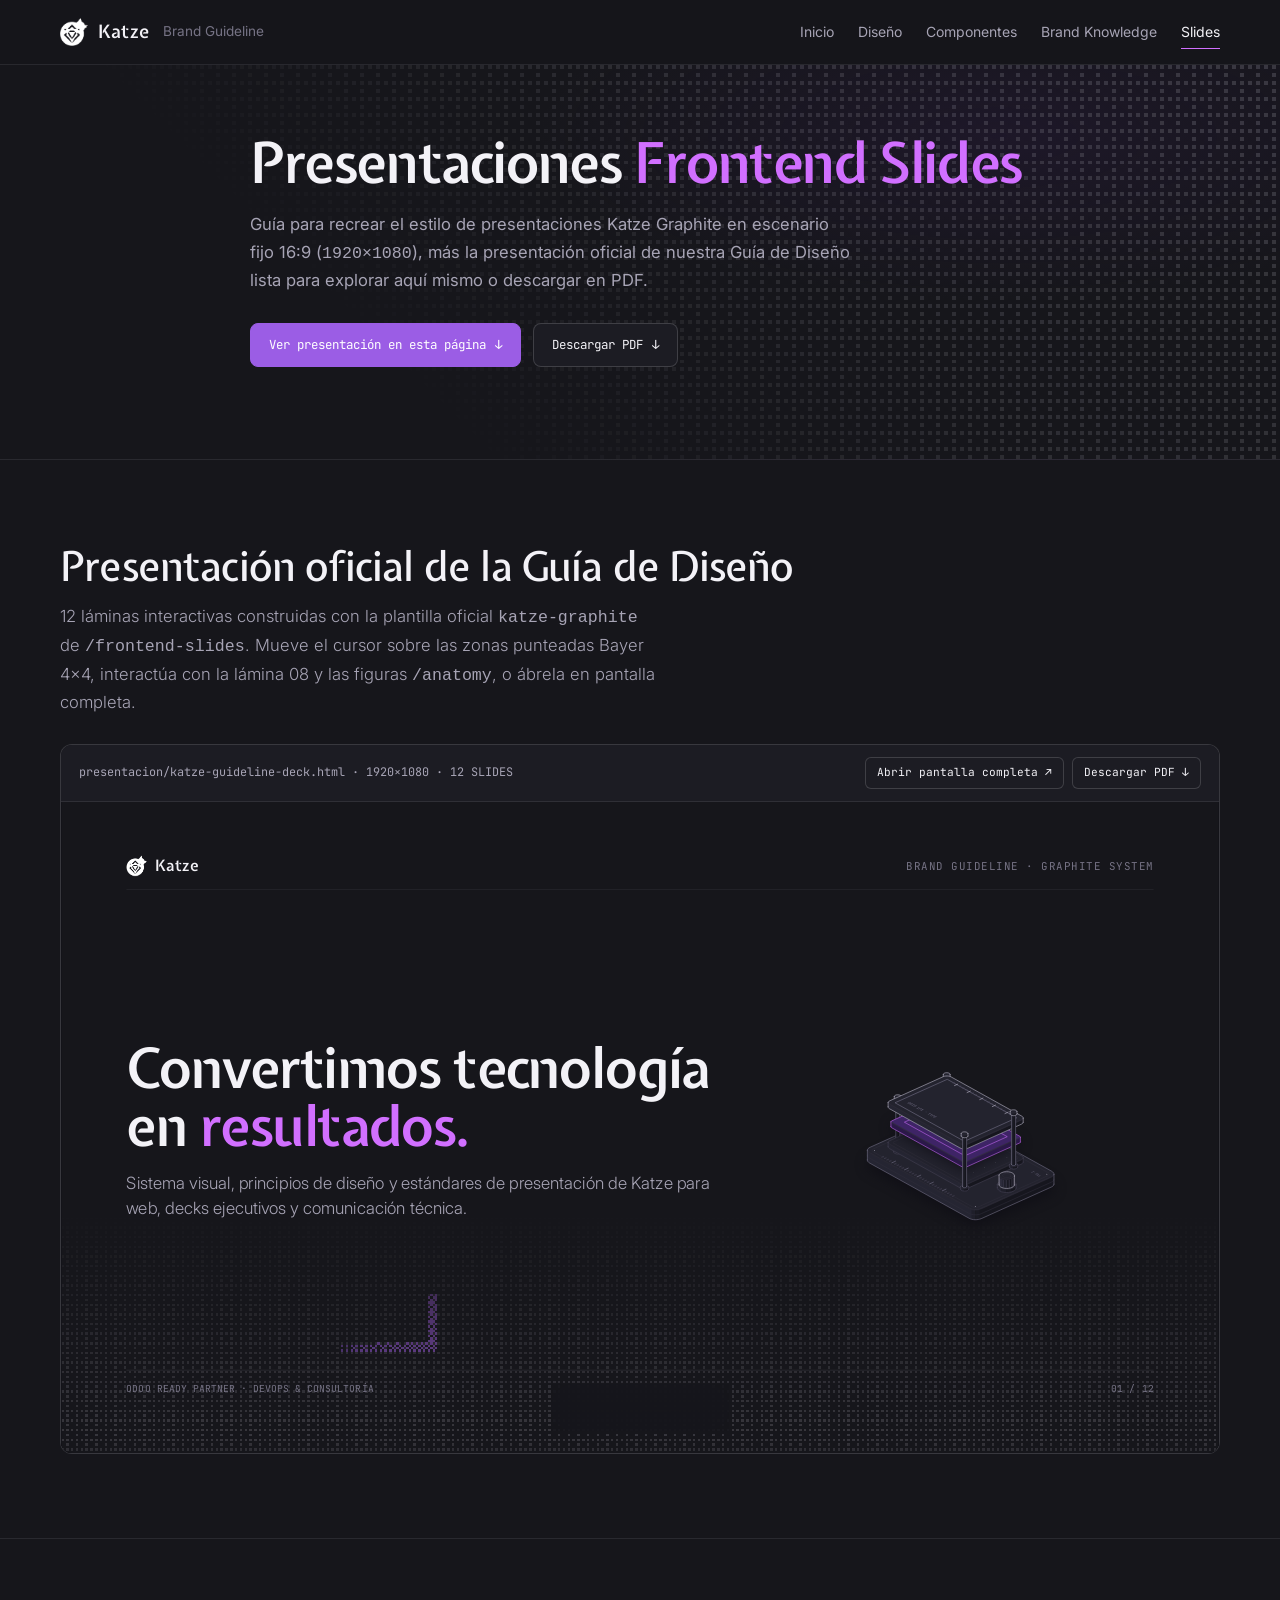
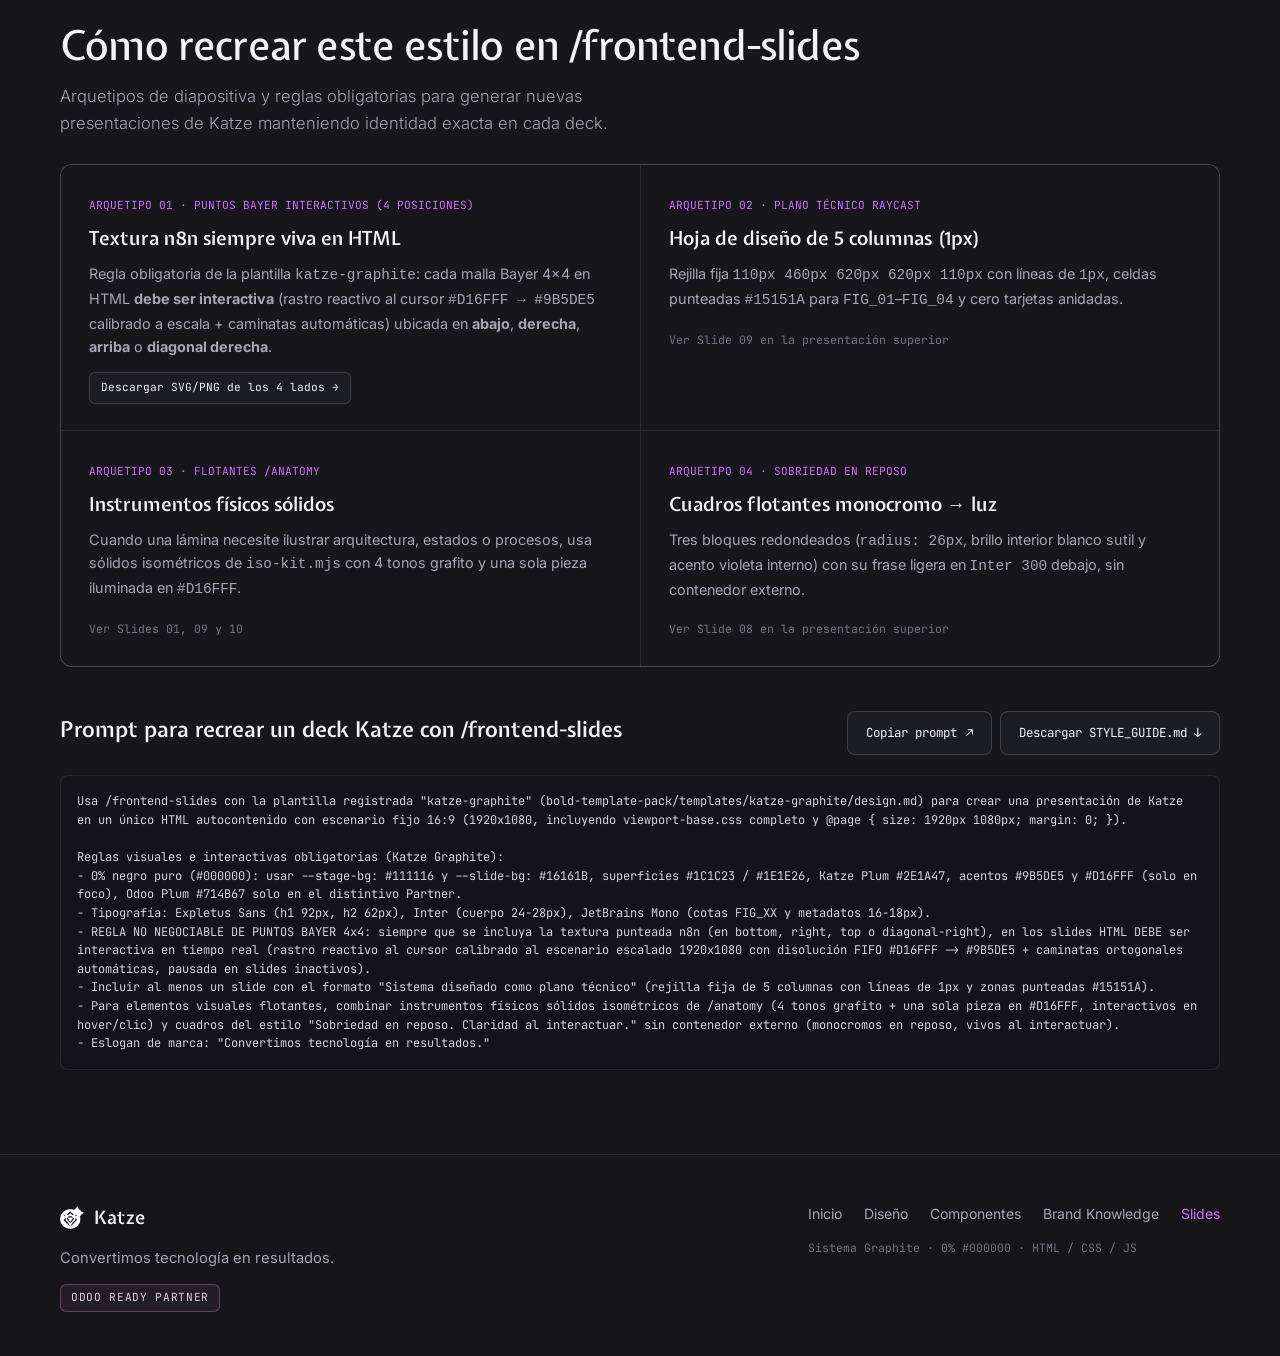
==== commit 97675b71: "feat(slides): interactive Bayer 4x4 trails, slide 08 & anatomy figures, katze-graphite template docs" ====
--- a/slides.html
+++ b/slides.html
@@ -52,8 +52,9 @@
         <div class="wrap">
           <h2 class="v3-heading">Presentación oficial de la Guía de Diseño</h2>
           <p class="v3-subhead">
-            12 láminas interactivas construidas con el estilo Katze en <code>/frontend-slides</code>.
-            Usa las flechas del teclado, los botones inferiores o ábrela en pantalla completa.
+            12 láminas interactivas construidas con la plantilla oficial <code>katze-graphite</code>
+            de <code>/frontend-slides</code>. Mueve el cursor sobre las zonas punteadas Bayer 4×4,
+            interactúa con la lámina 08 y las figuras <code>/anatomy</code>, o ábrela en pantalla completa.
           </p>
 
           <div class="deck-embed-shell" data-deck-shell>
@@ -100,13 +101,14 @@
 
           <div class="slide-archetype-grid">
             <article class="archetype-cell">
-              <span class="archetype-tag">ARQUETIPO 01 · PUNTOS BAYER (4 POSICIONES)</span>
-              <h3>Textura n8n que despeja el contenido</h3>
+              <span class="archetype-tag">ARQUETIPO 01 · PUNTOS BAYER INTERACTIVOS (4 POSICIONES)</span>
+              <h3>Textura n8n siempre viva en HTML</h3>
               <p>
-                Coloca la malla Bayer 4×4 con rastro <code>#D16FFF → #9B5DE5</code> en
-                <strong>abajo</strong> (portadas), <strong>derecha</strong> (texto a la
-                izquierda), <strong>arriba</strong> (tablas/valores abajo) o
-                <strong>diagonal derecha</strong> (cierre y misión/visión).
+                Regla obligatoria de la plantilla <code>katze-graphite</code>: cada malla Bayer 4×4
+                en HTML <strong>debe ser interactiva</strong> (rastro reactivo al cursor
+                <code>#D16FFF → #9B5DE5</code> calibrado a escala + caminatas automáticas) ubicada
+                en <strong>abajo</strong>, <strong>derecha</strong>, <strong>arriba</strong> o
+                <strong>diagonal derecha</strong>.
               </p>
               <a href="./diseno.html#activos" class="dl-link">Descargar SVG/PNG de los 4 lados →</a>
             </article>
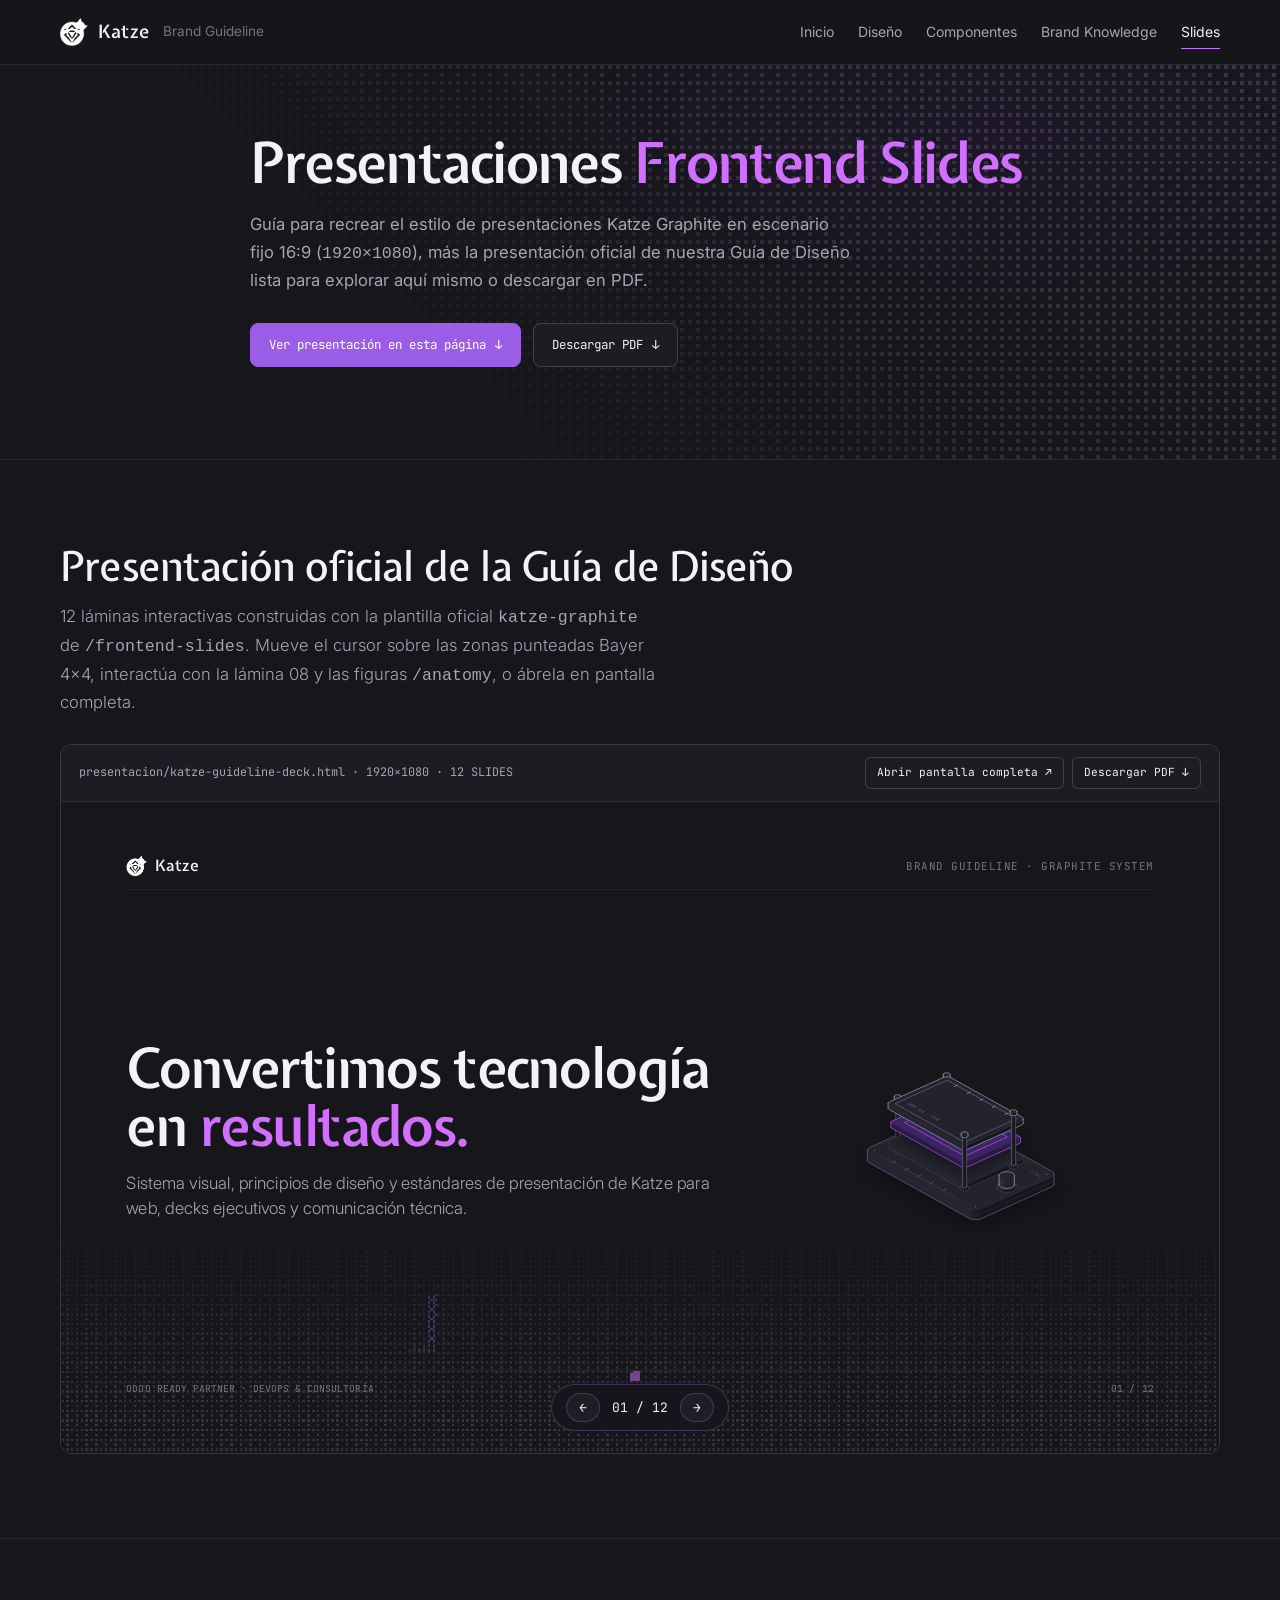
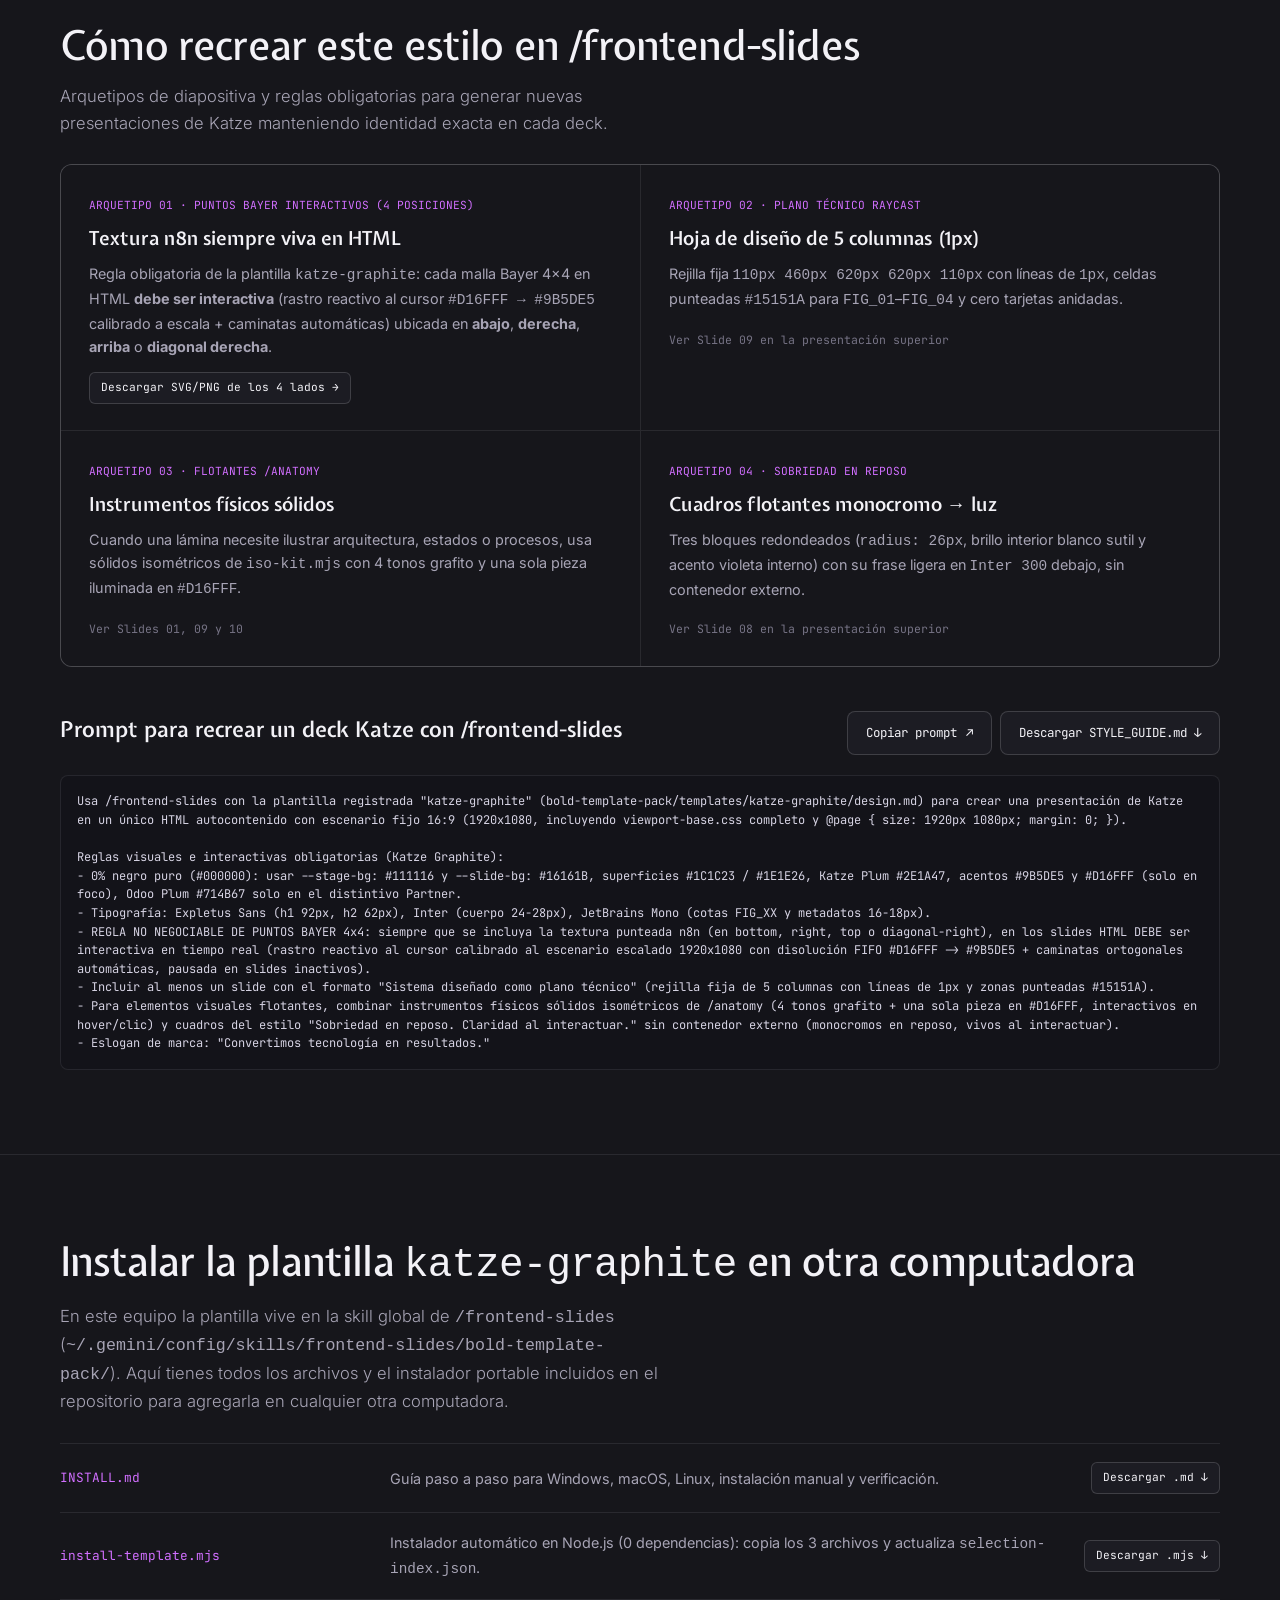
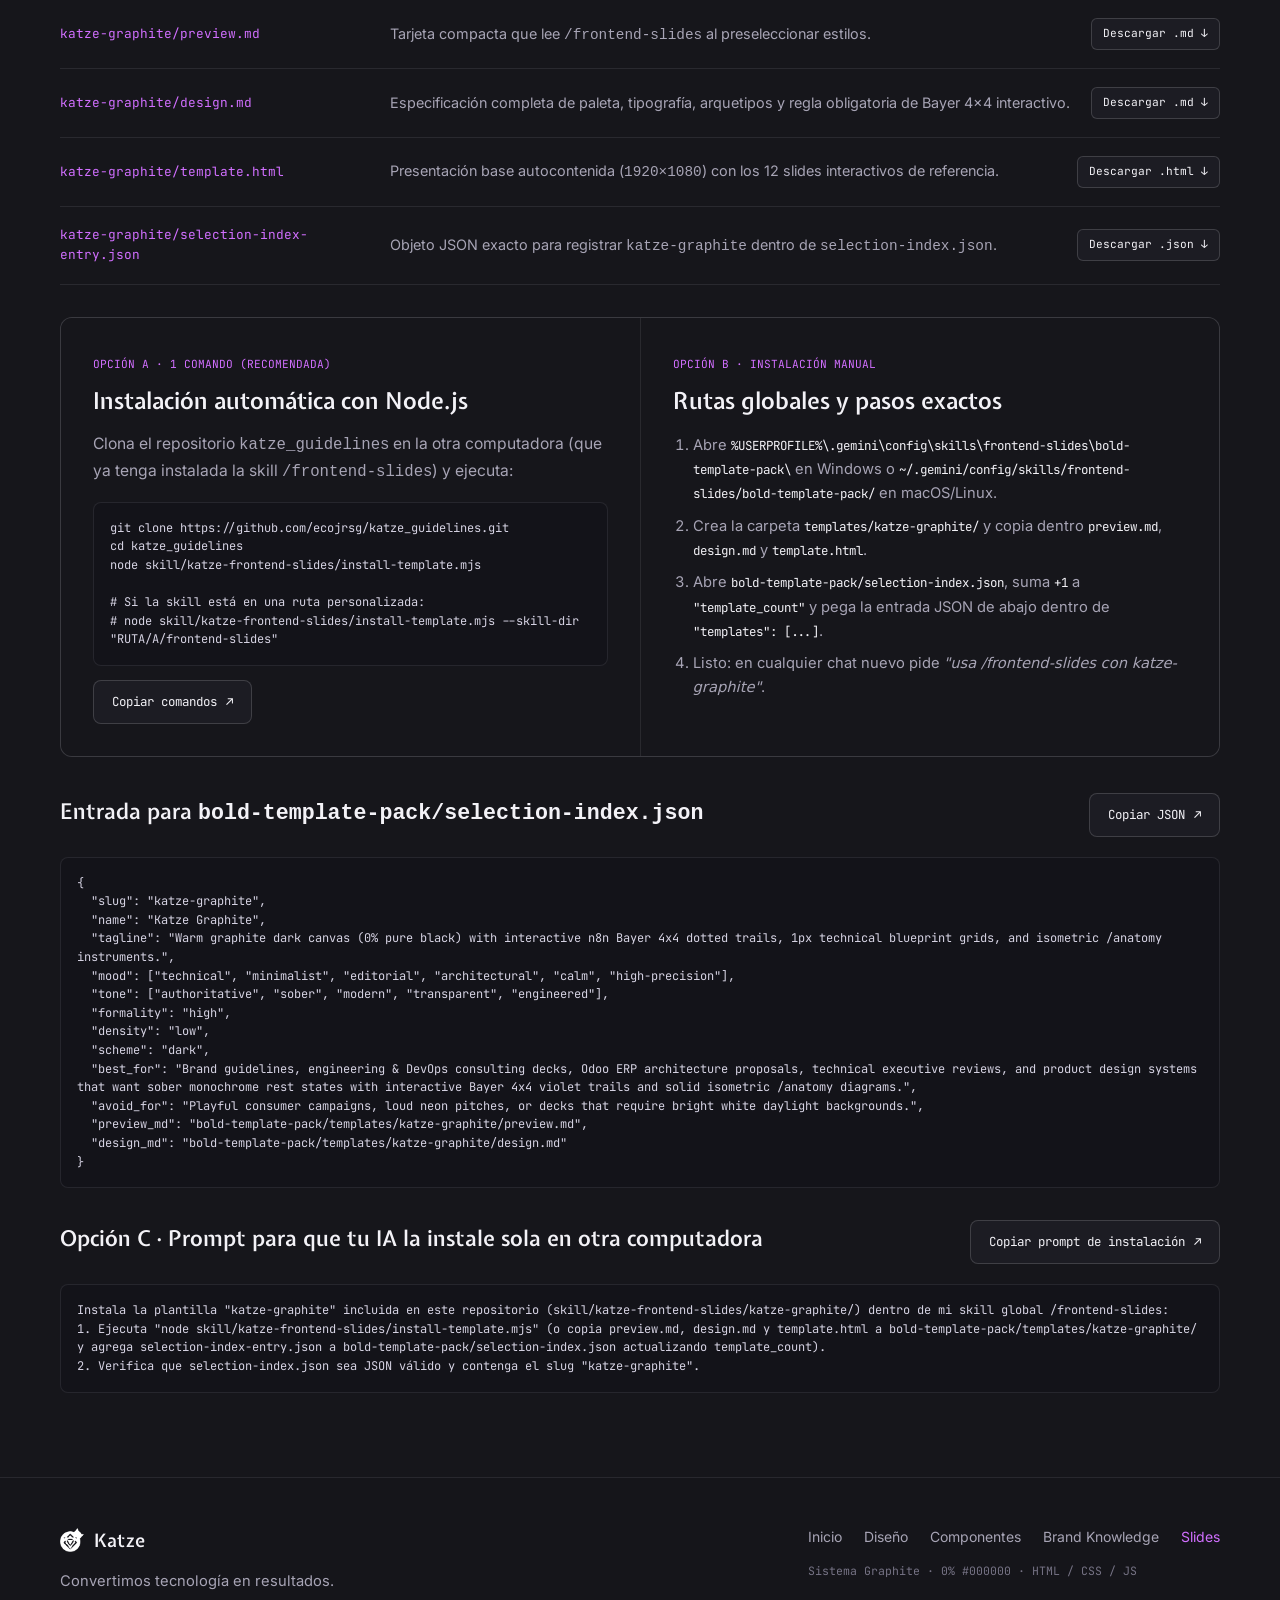
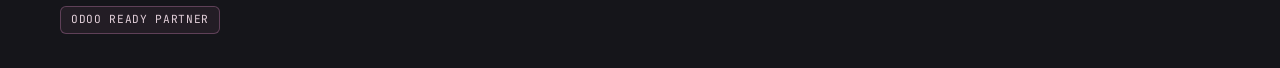
==== commit ed7d2d30: "feat(slides): bundle portable katze-graphite template installer & guide section" ====
--- a/slides.html
+++ b/slides.html
@@ -174,6 +174,116 @@
           </div>
         </div>
       </section>
+
+      <!-- Portable Global Skill Installation Kit -->
+      <section id="instalar-plantilla" class="ruled-section">
+        <div class="wrap">
+          <h2 class="v3-heading">Instalar la plantilla <code>katze-graphite</code> en otra computadora</h2>
+          <p class="v3-subhead">
+            En este equipo la plantilla vive en la skill global de <code>/frontend-slides</code>
+            (<code>~/.gemini/config/skills/frontend-slides/bold-template-pack/</code>). Aquí tienes
+            todos los archivos y el instalador portable incluidos en el repositorio para agregarla
+            en cualquier otra computadora.
+          </p>
+
+          <div class="install-files-ledger" aria-label="Archivos necesarios para instalar katze-graphite">
+            <div class="install-file-row">
+              <span class="install-file-path">INSTALL.md</span>
+              <p class="install-file-desc">Guía paso a paso para Windows, macOS, Linux, instalación manual y verificación.</p>
+              <a href="./skill/katze-frontend-slides/INSTALL.md" download="INSTALL.md" class="dl-link">Descargar .md ↓</a>
+            </div>
+            <div class="install-file-row">
+              <span class="install-file-path">install-template.mjs</span>
+              <p class="install-file-desc">Instalador automático en Node.js (0 dependencias): copia los 3 archivos y actualiza <code>selection-index.json</code>.</p>
+              <a href="./skill/katze-frontend-slides/install-template.mjs" download="install-template.mjs" class="dl-link">Descargar .mjs ↓</a>
+            </div>
+            <div class="install-file-row">
+              <span class="install-file-path">katze-graphite/preview.md</span>
+              <p class="install-file-desc">Tarjeta compacta que lee <code>/frontend-slides</code> al preseleccionar estilos.</p>
+              <a href="./skill/katze-frontend-slides/katze-graphite/preview.md" download="preview.md" class="dl-link">Descargar .md ↓</a>
+            </div>
+            <div class="install-file-row">
+              <span class="install-file-path">katze-graphite/design.md</span>
+              <p class="install-file-desc">Especificación completa de paleta, tipografía, arquetipos y regla obligatoria de Bayer 4×4 interactivo.</p>
+              <a href="./skill/katze-frontend-slides/katze-graphite/design.md" download="design.md" class="dl-link">Descargar .md ↓</a>
+            </div>
+            <div class="install-file-row">
+              <span class="install-file-path">katze-graphite/template.html</span>
+              <p class="install-file-desc">Presentación base autocontenida (<code>1920×1080</code>) con los 12 slides interactivos de referencia.</p>
+              <a href="./skill/katze-frontend-slides/katze-graphite/template.html" download="template.html" class="dl-link">Descargar .html ↓</a>
+            </div>
+            <div class="install-file-row">
+              <span class="install-file-path">katze-graphite/selection-index-entry.json</span>
+              <p class="install-file-desc">Objeto JSON exacto para registrar <code>katze-graphite</code> dentro de <code>selection-index.json</code>.</p>
+              <a href="./skill/katze-frontend-slides/katze-graphite/selection-index-entry.json" download="selection-index-entry.json" class="dl-link">Descargar .json ↓</a>
+            </div>
+          </div>
+
+          <div class="split-2">
+            <div class="split-cell">
+              <span class="archetype-tag">OPCIÓN A · 1 COMANDO (RECOMENDADA)</span>
+              <h3>Instalación automática con Node.js</h3>
+              <p>
+                Clona el repositorio <code>katze_guidelines</code> en la otra computadora (que ya
+                tenga instalada la skill <code>/frontend-slides</code>) y ejecuta:
+              </p>
+              <pre class="comp-code" style="margin-top: 16px" data-install-cmd></pre>
+              <div style="margin-top: 14px">
+                <button type="button" class="k-btn" data-copy-install-cmd>
+                  <span>Copiar comandos</span>
+                  <span>↗</span>
+                </button>
+              </div>
+            </div>
+
+            <div class="split-cell">
+              <span class="archetype-tag">OPCIÓN B · INSTALACIÓN MANUAL</span>
+              <h3>Rutas globales y pasos exactos</h3>
+              <ol class="install-steps-list">
+                <li>
+                  Abre <code>%USERPROFILE%\.gemini\config\skills\frontend-slides\bold-template-pack\</code>
+                  en Windows o <code>~/.gemini/config/skills/frontend-slides/bold-template-pack/</code>
+                  en macOS/Linux.
+                </li>
+                <li>
+                  Crea la carpeta <code>templates/katze-graphite/</code> y copia dentro
+                  <code>preview.md</code>, <code>design.md</code> y <code>template.html</code>.
+                </li>
+                <li>
+                  Abre <code>bold-template-pack/selection-index.json</code>, suma <code>+1</code> a
+                  <code>"template_count"</code> y pega la entrada JSON de abajo dentro de
+                  <code>"templates": [...]</code>.
+                </li>
+                <li>
+                  Listo: en cualquier chat nuevo pide <em>"usa /frontend-slides con katze-graphite"</em>.
+                </li>
+              </ol>
+            </div>
+          </div>
+
+          <div class="v3-block" style="margin-top: 36px">
+            <div class="v3-block-head">
+              <h3 class="v3-block-title">Entrada para <code>bold-template-pack/selection-index.json</code></h3>
+              <button type="button" class="k-btn" data-copy-install-json>
+                <span>Copiar JSON</span>
+                <span>↗</span>
+              </button>
+            </div>
+            <pre class="comp-code" data-install-json></pre>
+          </div>
+
+          <div class="v3-block" style="margin-top: 32px">
+            <div class="v3-block-head">
+              <h3 class="v3-block-title">Opción C · Prompt para que tu IA la instale sola en otra computadora</h3>
+              <button type="button" class="k-btn" data-copy-install-ai>
+                <span>Copiar prompt de instalación</span>
+                <span>↗</span>
+              </button>
+            </div>
+            <pre class="comp-code" data-install-ai-prompt></pre>
+          </div>
+        </div>
+      </section>
     </main>
 
     <footer class="v3-footer" data-site-footer></footer>
--- a/src/styles/graphite-v3.css
+++ b/src/styles/graphite-v3.css
@@ -455,26 +455,33 @@
 }
 
 /* ==========================================================================
-   Post-Hero Architectural Spec Strip
+   Post-Hero Architectural Spec Strip (Centered to .wrap with Empty Wings)
    ========================================================================== */
 .v3-spec-strip {
-  display: grid;
-  grid-template-columns: repeat(4, minmax(0, 1fr));
   border-top: 1px solid var(--hairline);
   border-bottom: 1px solid var(--hairline);
   background: #18181f;
 }
 
+.v3-spec-grid {
+  display: grid;
+  grid-template-columns: repeat(4, minmax(0, 1fr));
+  gap: 1px;
+  background: var(--hairline);
+  border-left: 1px solid var(--hairline);
+  border-right: 1px solid var(--hairline);
+}
+
 @media (max-width: 820px) {
-  .v3-spec-strip {
+  .v3-spec-grid {
     grid-template-columns: repeat(2, minmax(0, 1fr));
   }
 }
 
 .v3-spec-cell {
   min-width: 0;
-  padding: 18px 24px;
-  border-right: 1px solid var(--hairline);
+  padding: 18px 20px;
+  background: #18181f;
   font-family: var(--font-mono);
   font-size: 0.7rem;
   letter-spacing: 0.08em;
@@ -487,15 +494,11 @@
   }
 }
 
-.v3-spec-cell:last-child {
-  border-right: 0;
-}
-
 .v3-spec-cell strong {
   display: block;
   margin-top: 5px;
   font-family: var(--font-body);
-  font-size: 0.84rem;
+  font-size: 0.82rem;
   font-weight: 500;
   letter-spacing: 0;
   color: var(--ink-primary);
--- a/src/styles/pages.css
+++ b/src/styles/pages.css
@@ -715,3 +715,55 @@
   color: var(--accent-bright);
   margin-bottom: 8px;
 }
+
+.install-files-ledger {
+  margin-top: 28px;
+  border-top: 1px solid var(--hairline);
+}
+
+.install-file-row {
+  display: grid;
+  grid-template-columns: minmax(0, 310px) minmax(0, 1fr) auto;
+  gap: 20px;
+  align-items: center;
+  padding: 18px 0;
+  border-bottom: 1px solid var(--hairline);
+}
+
+@media (max-width: 820px) {
+  .install-file-row {
+    grid-template-columns: 1fr;
+    gap: 8px;
+    align-items: flex-start;
+  }
+}
+
+.install-file-path {
+  font-family: var(--font-mono);
+  font-size: 0.8rem;
+  color: var(--accent-bright);
+  word-break: break-word;
+}
+
+.install-file-desc {
+  margin: 0;
+  font-size: 0.9rem;
+  color: var(--ink-secondary);
+}
+
+.install-steps-list {
+  margin: 14px 0 0;
+  padding-left: 20px;
+  color: var(--ink-secondary);
+  font-size: 0.92rem;
+  line-height: 1.65;
+  display: flex;
+  flex-direction: column;
+  gap: 8px;
+}
+
+.install-steps-list code {
+  font-family: var(--font-mono);
+  font-size: 0.78rem;
+  color: var(--ink-primary);
+}
